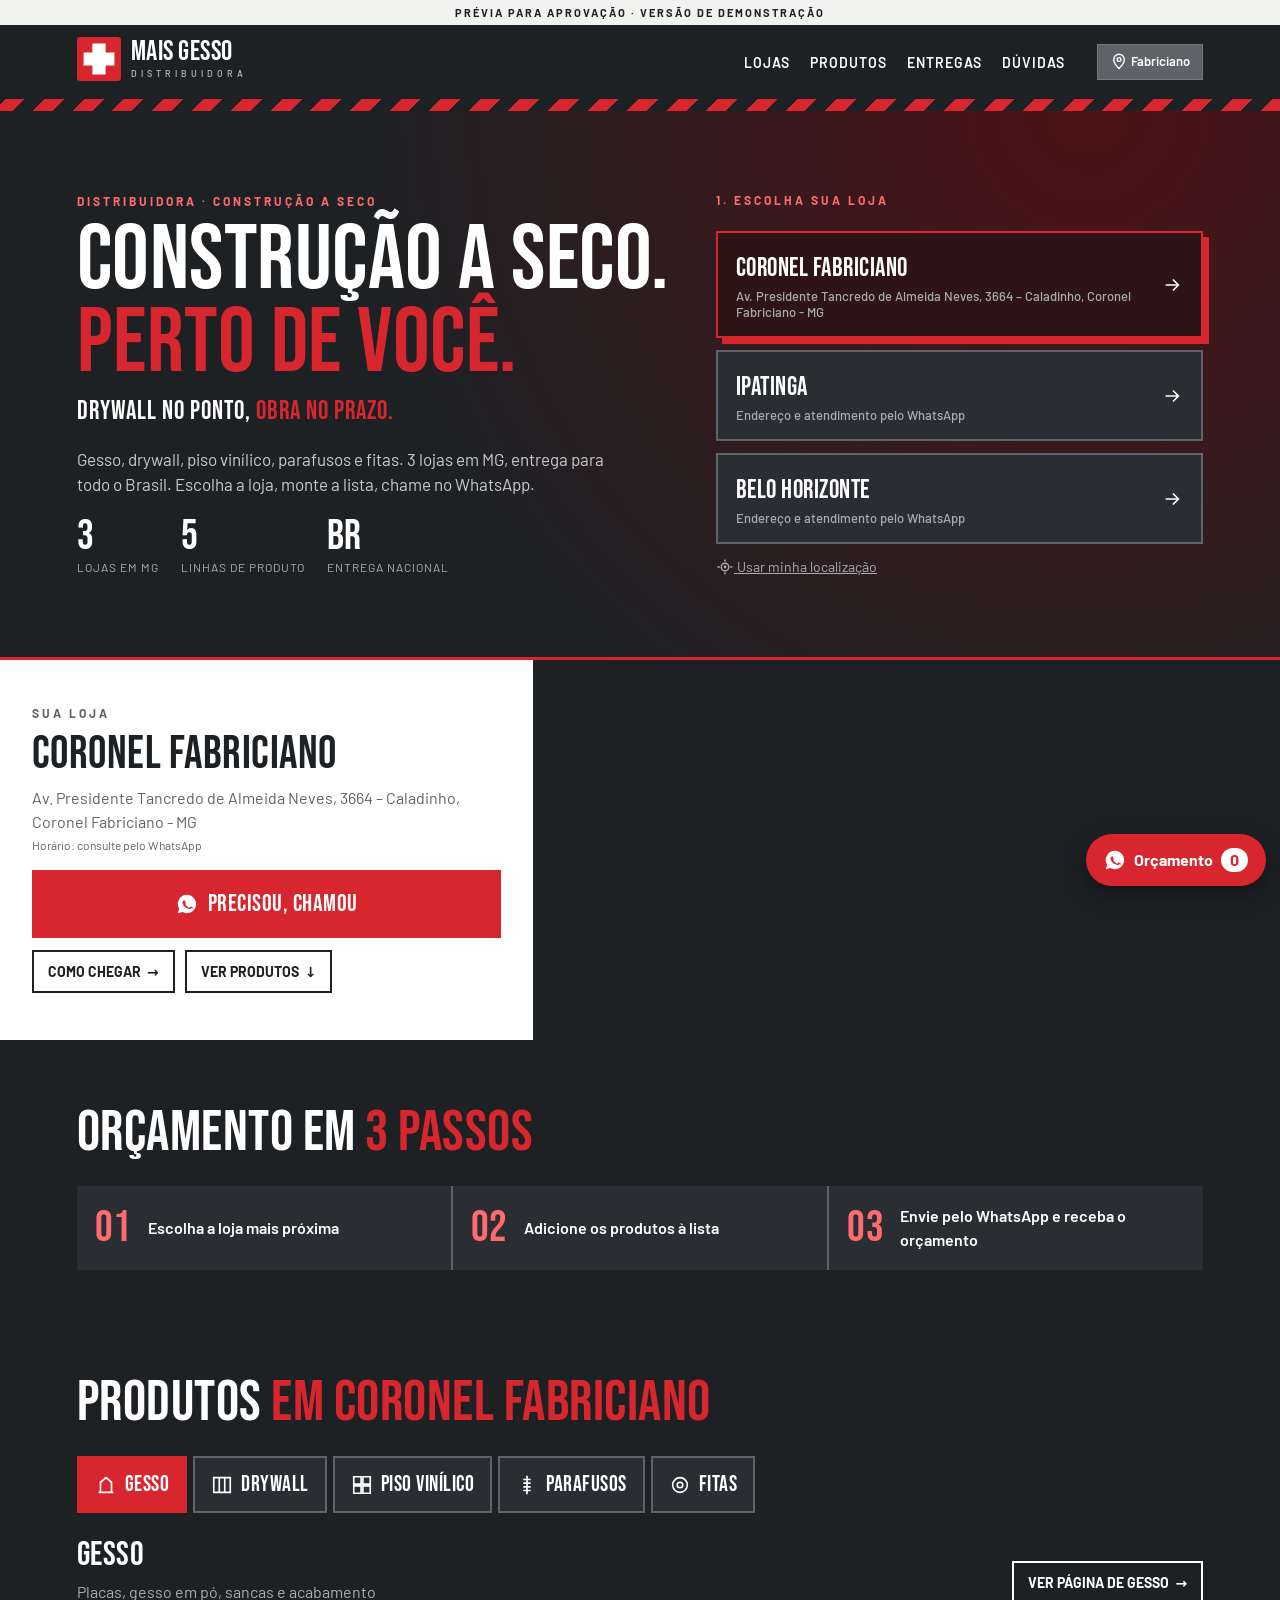
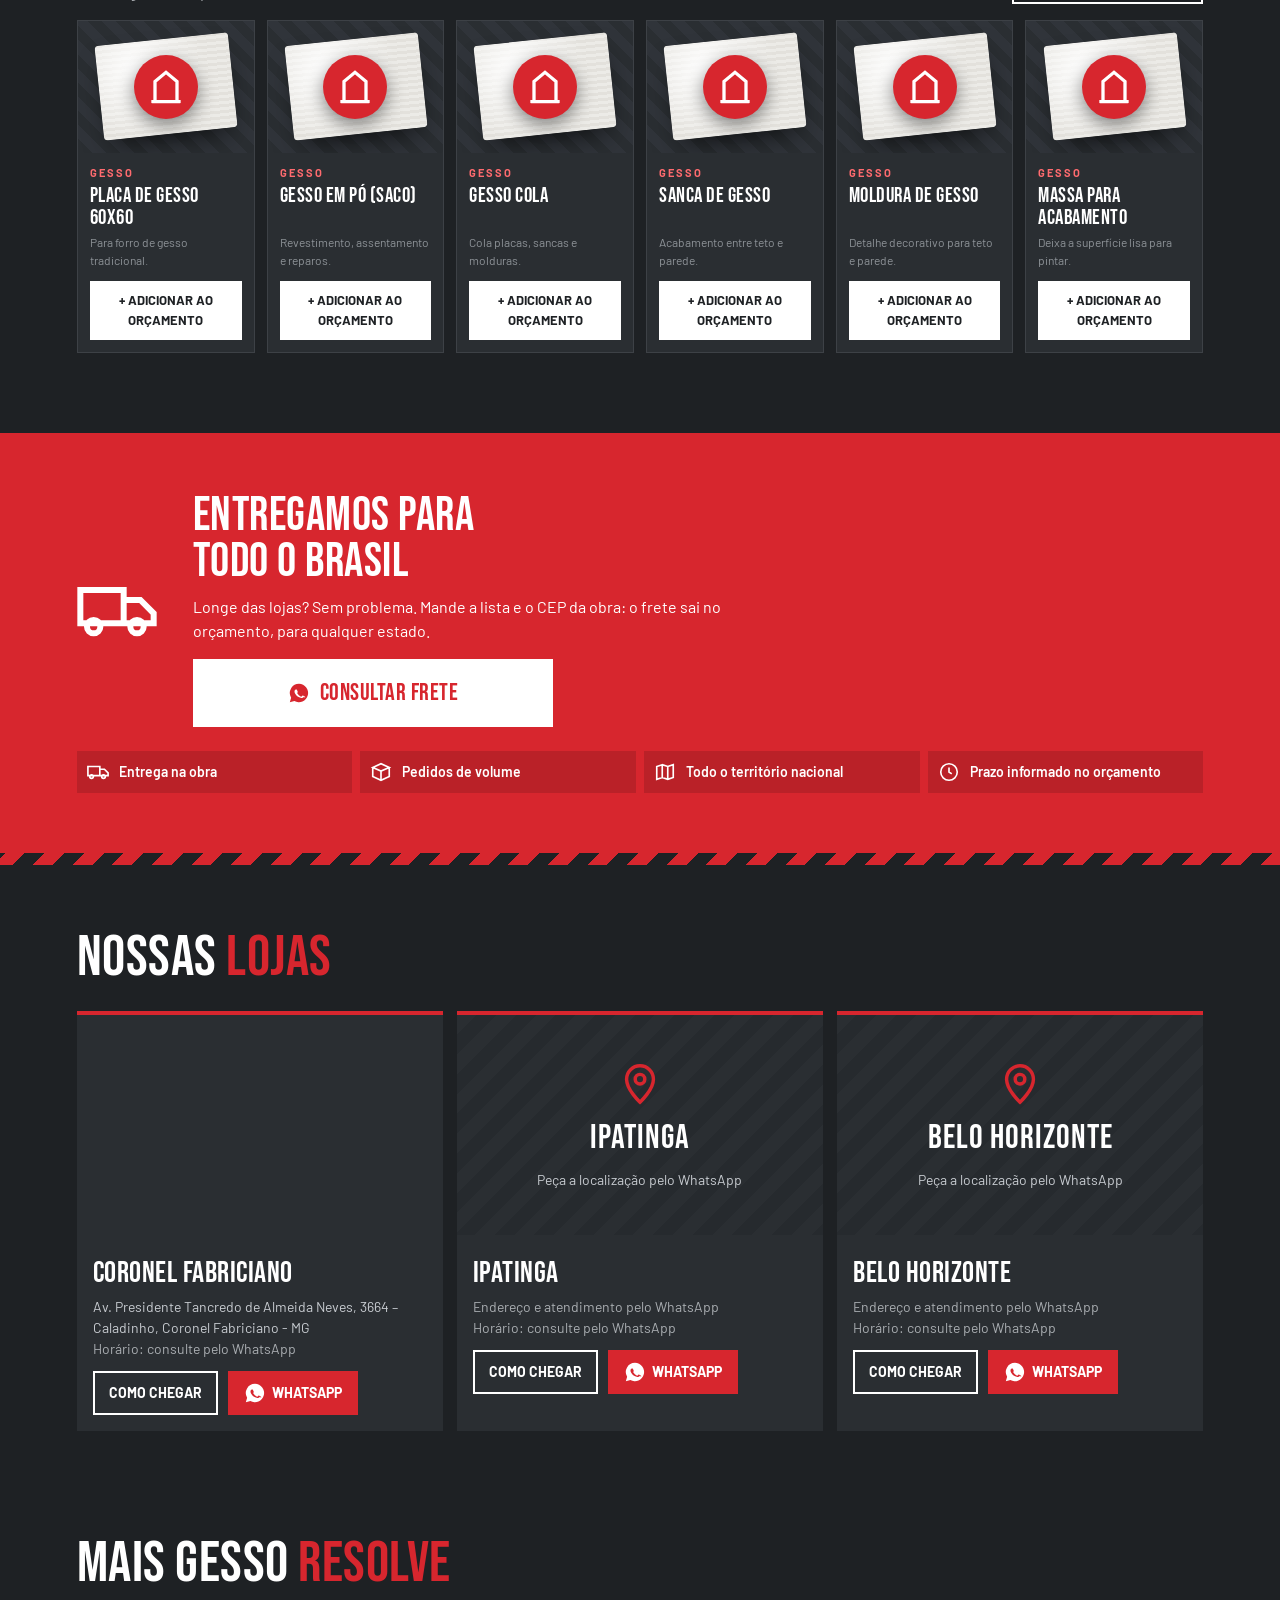
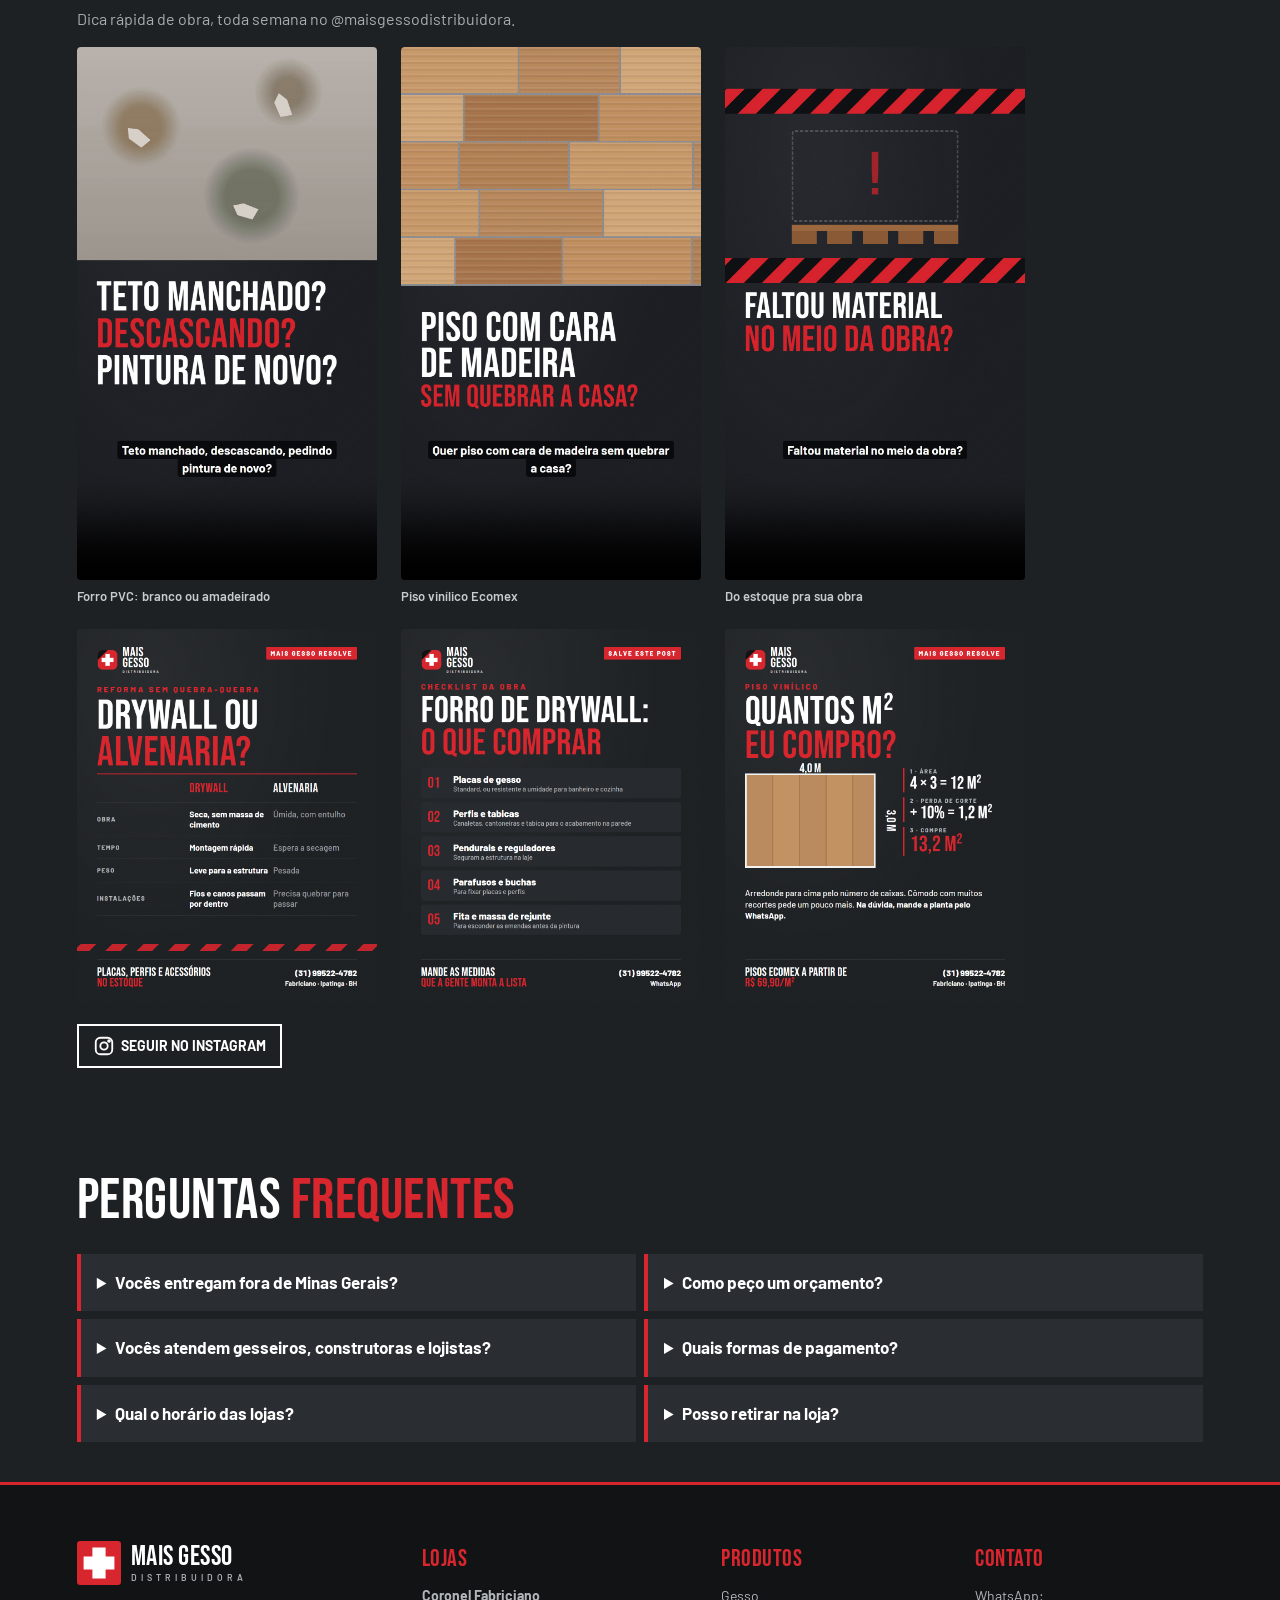
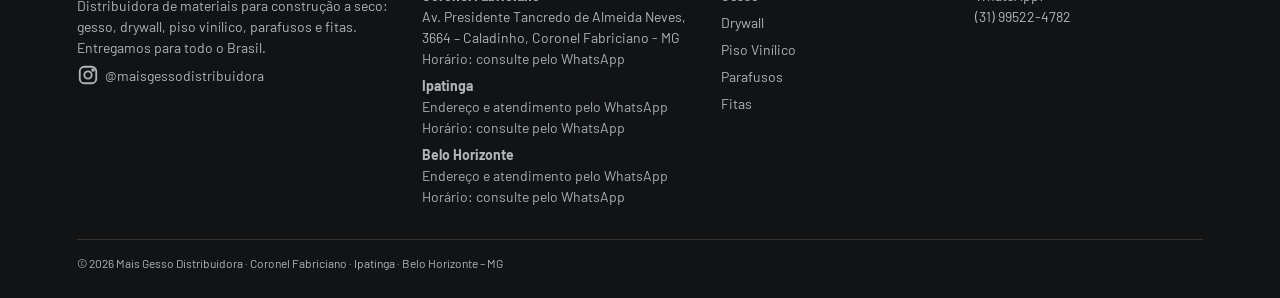
==== index.html @ bfe638b7 "Mais Gesso — prévia v2 do site para apresentação ao cliente Versão revisada da Proposta 3: sem marca" ====
<!doctype html><html lang="pt-BR"><head><meta charset="utf-8"><meta name="viewport" content="width=device-width,initial-scale=1">
<title>Mais Gesso Distribuidora | Gesso, Drywall e Piso Vinílico em Coronel Fabriciano, Ipatinga e BH</title><meta name="description" content="Gesso, drywall, piso vinílico, parafusos e fitas. Lojas em Coronel Fabriciano, Ipatinga e Belo Horizonte (MG). Orçamento rápido pelo WhatsApp e entrega para todo o Brasil."><meta name="robots" content="noindex,follow"><meta name="theme-color" content="#1E2124"><meta name="format-detection" content="telephone=no">
<meta property="og:type" content="website"><meta property="og:locale" content="pt_BR"><meta property="og:site_name" content="Mais Gesso Distribuidora"><meta property="og:title" content="Mais Gesso Distribuidora | Gesso, Drywall e Piso Vinílico em Coronel Fabriciano, Ipatinga e BH"><meta property="og:description" content="Gesso, drywall, piso vinílico, parafusos e fitas. Lojas em Coronel Fabriciano, Ipatinga e Belo Horizonte (MG). Orçamento rápido pelo WhatsApp e entrega para todo o Brasil."><meta property="og:image" content="assets/og-image.png"><meta property="og:image:width" content="1200"><meta property="og:image:height" content="630"><meta property="og:image:alt" content="Mais Gesso Distribuidora: drywall no ponto, obra no prazo.">
<meta name="twitter:card" content="summary_large_image"><meta name="twitter:title" content="Mais Gesso Distribuidora | Gesso, Drywall e Piso Vinílico em Coronel Fabriciano, Ipatinga e BH"><meta name="twitter:description" content="Gesso, drywall, piso vinílico, parafusos e fitas. Lojas em Coronel Fabriciano, Ipatinga e Belo Horizonte (MG). Orçamento rápido pelo WhatsApp e entrega para todo o Brasil."><meta name="geo.region" content="BR-MG"><meta name="geo.placename" content="Coronel Fabriciano; Ipatinga; Belo Horizonte">
<link rel="icon" href="assets/favicon.svg" type="image/svg+xml"><link rel="apple-touch-icon" href="assets/apple-touch-icon.png"><link rel="preconnect" href="https://fonts.googleapis.com"><link rel="preconnect" href="https://fonts.gstatic.com" crossorigin>
<link href="https://fonts.googleapis.com/css2?family=Barlow:wght@400;500;600;700&family=Bebas+Neue&display=swap" rel="stylesheet"><link rel="stylesheet" href="assets/style.css">
<script type="application/ld+json">{"@context": "https://schema.org", "@graph": [{"@type": "Organization", "@id": "#org", "name": "Mais Gesso Distribuidora", "slogan": "Drywall no ponto, obra no prazo.", "sameAs": ["https://www.instagram.com/maisgessodistribuidora"], "contactPoint": {"@type": "ContactPoint", "telephone": "+5531995224782", "contactType": "sales", "areaServed": "BR", "availableLanguage": "pt-BR"}}, {"@type": "HardwareStore", "@id": "#fabriciano", "name": "Mais Gesso Distribuidora – Coronel Fabriciano", "parentOrganization": {"@id": "#org"}, "areaServed": [{"@type": "City", "name": "Coronel Fabriciano"}, {"@type": "Country", "name": "Brasil"}], "hasMap": "https://www.google.com/maps/search/?api=1&query=Mais%20Gesso%20Distribuidora%20Av.%20Presidente%20Tancredo%20de%20Almeida%20Neves%2C%203664%20%E2%80%93%20Caladinho%2C%20Coronel%20Fabriciano%20-%20MG", "address": {"@type": "PostalAddress", "addressLocality": "Coronel Fabriciano", "addressRegion": "MG", "addressCountry": "BR", "streetAddress": "Av. Presidente Tancredo de Almeida Neves, 3664 – Caladinho"}, "telephone": "+5531995224782"}, {"@type": "HardwareStore", "@id": "#ipatinga", "name": "Mais Gesso Distribuidora – Ipatinga", "parentOrganization": {"@id": "#org"}, "areaServed": [{"@type": "City", "name": "Ipatinga"}, {"@type": "Country", "name": "Brasil"}], "hasMap": "https://www.google.com/maps/search/?api=1&query=Mais%20Gesso%20Distribuidora%20Ipatinga%20MG", "address": {"@type": "PostalAddress", "addressLocality": "Ipatinga", "addressRegion": "MG", "addressCountry": "BR"}}, {"@type": "HardwareStore", "@id": "#bh", "name": "Mais Gesso Distribuidora – Belo Horizonte", "parentOrganization": {"@id": "#org"}, "areaServed": [{"@type": "City", "name": "Belo Horizonte"}, {"@type": "Country", "name": "Brasil"}], "hasMap": "https://www.google.com/maps/search/?api=1&query=Mais%20Gesso%20Distribuidora%20Belo%20Horizonte%20MG", "address": {"@type": "PostalAddress", "addressLocality": "Belo Horizonte", "addressRegion": "MG", "addressCountry": "BR"}}, {"@type": "FAQPage", "mainEntity": [{"@type": "Question", "name": "Vocês entregam fora de Minas Gerais?", "acceptedAnswer": {"@type": "Answer", "text": "Sim. Entregamos para todo o Brasil. Envie sua lista pelo WhatsApp com o CEP da obra e calculamos o frete."}}, {"@type": "Question", "name": "Como peço um orçamento?", "acceptedAnswer": {"@type": "Answer", "text": "Escolha sua loja, adicione os produtos à lista de orçamento e toque em “Enviar pelo WhatsApp”. A mensagem já vai pronta para a loja escolhida."}}]}]}</script></head><body><a class="skip" href="#main">Pular para o conteúdo</a><div class="previa">Prévia para aprovação · versão de demonstração</div><header class="top"><a href="index.html" aria-label="Mais Gesso – início"><span class="logo-ph"><svg class="lm" viewBox="0 0 80 80" aria-hidden="true" focusable="false"><rect width="80" height="80" rx="6" fill="#D7262E"/><path d="M28 12h24v16h16v24H52v16H28V52H12V28h16z" fill="#fff"/></svg><span><b>MAIS GESSO</b><small>DISTRIBUIDORA</small></span></span></a>
<nav id="nav" aria-label="Principal"><a href="index.html#lojas">Lojas</a><a href="index.html#produtos">Produtos</a><a href="index.html#entrega">Entregas</a><a href="index.html#faq">Dúvidas</a></nav>
<button type="button" class="storechip" data-open-picker aria-haspopup="dialog"><svg width="18" height="18" viewBox="0 0 24 24" fill="none" stroke="currentColor" stroke-width="1.8" aria-hidden="true" focusable="false"><path d="M12 22s7-6.5 7-12a7 7 0 10-14 0c0 5.5 7 12 7 12zM12 12.5a2.5 2.5 0 100-5 2.5 2.5 0 000 5"/></svg> <span class="sr-only">Loja: </span><span data-store-short>Escolha a loja</span></button><button type="button" class="burger" aria-label="Abrir menu" aria-expanded="false" aria-controls="nav" data-menu><span aria-hidden="true">☰</span></button></header><div class="hz" aria-hidden="true"></div><main id="main">
<section class="hero"><div><p class="kick">Distribuidora · Construção a seco</p><h1>Construção a seco.<br><em>Perto de você.</em></h1><p class="slogan">Drywall no ponto, <em>obra no prazo.</em></p><p class="lead">Gesso, drywall, piso vinílico, parafusos e fitas. 3 lojas em MG, entrega para todo o Brasil. Escolha a loja, monte a lista, chame no WhatsApp.</p>
<div class="stats"><div><b>3</b>lojas em MG</div><div><b>5</b>linhas de produto</div><div><b>BR</b>entrega nacional</div></div></div>
<div class="opts" id="lojas-pick" role="group" aria-labelledby="pick-t"><p class="kick" id="pick-t">1. Escolha sua loja</p><button type="button" class="opt" data-pick="fabriciano" aria-pressed="false"><span>Coronel Fabriciano<small>Av. Presidente Tancredo de Almeida Neves, 3664 – Caladinho, Coronel Fabriciano - MG</small></span><svg width="22" height="22" viewBox="0 0 24 24" fill="none" stroke="currentColor" stroke-width="1.8" aria-hidden="true" focusable="false"><path d="M5 12h14M13 6l6 6-6 6"/></svg></button><button type="button" class="opt" data-pick="ipatinga" aria-pressed="false"><span>Ipatinga<small><span class="soon">Endereço e atendimento pelo WhatsApp</span></small></span><svg width="22" height="22" viewBox="0 0 24 24" fill="none" stroke="currentColor" stroke-width="1.8" aria-hidden="true" focusable="false"><path d="M5 12h14M13 6l6 6-6 6"/></svg></button><button type="button" class="opt" data-pick="bh" aria-pressed="false"><span>Belo Horizonte<small><span class="soon">Endereço e atendimento pelo WhatsApp</span></small></span><svg width="22" height="22" viewBox="0 0 24 24" fill="none" stroke="currentColor" stroke-width="1.8" aria-hidden="true" focusable="false"><path d="M5 12h14M13 6l6 6-6 6"/></svg></button><button type="button" class="lnk geo" id="geo"><svg width="18" height="18" viewBox="0 0 24 24" fill="none" stroke="currentColor" stroke-width="1.8" aria-hidden="true" focusable="false"><path d="M12 2v3M12 19v3M2 12h3M19 12h3M12 17a5 5 0 100-10 5 5 0 000 10M12 13a1 1 0 100-2 1 1 0 000 2"/></svg> Usar minha localização</button></div></section>
<section class="panel" id="sua-loja" aria-labelledby="sua-loja-t"><div class="info"><p class="kick dark">Sua loja</p><h2 id="sua-loja-t" data-store-name>Coronel Fabriciano</h2><p id="saddr">Av. Presidente Tancredo de Almeida Neves, 3664 – Caladinho, Coronel Fabriciano - MG</p><p class="tiny" id="shours"><span class="soon">Horário: consulte pelo WhatsApp</span></p>
<a class="big" id="swa" href="https://wa.me/5531995224782?text=Ol%C3%A1%2C%20Mais%20Gesso%21%20Gostaria%20de%20um%20or%C3%A7amento%20na%20loja%20de%20Coronel%20Fabriciano." rel="noopener"><svg width="22" height="22" viewBox="0 0 24 24" fill="currentColor" aria-hidden="true" focusable="false"><path d="M12 2a10 10 0 00-8.6 15.1L2 22l5-1.3A10 10 0 1012 2zm5.3 14.2c-.2.6-1.3 1.2-1.8 1.2s-1 .3-3.4-.7-3.9-3.5-4-3.7-1-1.3-1-2.5.6-1.8.9-2 .5-.3.7-.3h.5c.2 0 .4 0 .6.5l.8 2c.1.2.1.4 0 .5l-.4.6c-.1.2-.3.3-.1.6.2.3.8 1.3 1.7 2.1 1.2 1 2.1 1.3 2.4 1.5.3.1.5.1.6-.1l.9-1c.2-.3.4-.2.6-.1l1.9.9c.3.1.5.2.5.3.1.2.1.7-.1 1.2z"/></svg> Precisou, chamou</a><div class="row"><a class="ghost" id="slnk" href="https://www.google.com/maps/search/?api=1&query=Mais%20Gesso%20Distribuidora%20Av.%20Presidente%20Tancredo%20de%20Almeida%20Neves%2C%203664%20%E2%80%93%20Caladinho%2C%20Coronel%20Fabriciano%20-%20MG" rel="noopener">Como chegar <span aria-hidden="true">→</span></a><a class="ghost" href="#produtos">Ver produtos <span aria-hidden="true">↓</span></a></div><p class="warn" id="swarn" hidden><span aria-hidden="true">⚠</span> </p></div>
<div class="map"><div class="nomap" id="snomap" hidden><svg width="46" height="46" viewBox="0 0 24 24" fill="none" stroke="currentColor" stroke-width="1.8" aria-hidden="true" focusable="false"><path d="M12 22s7-6.5 7-12a7 7 0 10-14 0c0 5.5 7 12 7 12zM12 12.5a2.5 2.5 0 100-5 2.5 2.5 0 000 5"/></svg><b data-store-name></b><span>Peça a localização pelo WhatsApp</span></div><iframe id="smap" title="Mapa da loja selecionada" loading="lazy" referrerpolicy="no-referrer-when-downgrade" src="https://maps.google.com/maps?q=Av.%20Presidente%20Tancredo%20de%20Almeida%20Neves%2C%203664%20%E2%80%93%20Caladinho%2C%20Coronel%20Fabriciano%20-%20MG&z=15&output=embed"></iframe></div></section>
<section class="how" aria-labelledby="how-t"><h2 class="s" id="how-t">Orçamento em <span>3 passos</span></h2><ol class="steps"><li><b>01</b>Escolha a loja mais próxima</li><li><b>02</b>Adicione os produtos à lista</li><li><b>03</b>Envie pelo WhatsApp e receba o orçamento</li></ol></section>
<section id="produtos" aria-labelledby="produtos-t"><h2 class="s" id="produtos-t">Produtos <span data-store-in></span></h2><div class="tabs" role="tablist" aria-label="Linhas de produto"><button type="button" class="tab on" role="tab" id="tab-gesso" aria-controls="painel-gesso" aria-selected="true" tabindex="0" data-tab="gesso"><svg width="22" height="22" viewBox="0 0 24 24" fill="none" stroke="currentColor" stroke-width="1.8" aria-hidden="true" focusable="false"><path d="M4 20h16M6 20V9l6-5 6 5v11"/></svg>Gesso</button><button type="button" class="tab" role="tab" id="tab-drywall" aria-controls="painel-drywall" aria-selected="false" tabindex="-1" data-tab="drywall"><svg width="22" height="22" viewBox="0 0 24 24" fill="none" stroke="currentColor" stroke-width="1.8" aria-hidden="true" focusable="false"><path d="M3 4h18v16H3zM9 4v16M15 4v16"/></svg>Drywall</button><button type="button" class="tab" role="tab" id="tab-piso-vinilico" aria-controls="painel-piso-vinilico" aria-selected="false" tabindex="-1" data-tab="piso-vinilico"><svg width="22" height="22" viewBox="0 0 24 24" fill="none" stroke="currentColor" stroke-width="1.8" aria-hidden="true" focusable="false"><path d="M3 3h8v8H3zM13 13h8v8h-8zM13 3h8v8h-8zM3 13h8v8H3z"/></svg>Piso Vinílico</button><button type="button" class="tab" role="tab" id="tab-parafusos" aria-controls="painel-parafusos" aria-selected="false" tabindex="-1" data-tab="parafusos"><svg width="22" height="22" viewBox="0 0 24 24" fill="none" stroke="currentColor" stroke-width="1.8" aria-hidden="true" focusable="false"><path d="M12 2v20M8 6h8M8 10h8M8 14h8M8 18h8"/></svg>Parafusos</button><button type="button" class="tab" role="tab" id="tab-fitas" aria-controls="painel-fitas" aria-selected="false" tabindex="-1" data-tab="fitas"><svg width="22" height="22" viewBox="0 0 24 24" fill="none" stroke="currentColor" stroke-width="1.8" aria-hidden="true" focusable="false"><path d="M4 12a8 8 0 1016 0 8 8 0 10-16 0M9 12a3 3 0 106 0 3 3 0 10-6 0"/></svg>Fitas</button></div>
<div class="tabp" role="tabpanel" id="painel-gesso" aria-labelledby="tab-gesso" data-panel="gesso"><div class="ch"><div><h3 class="ct">Gesso</h3><p>Placas, gesso em pó, sancas e acabamento</p></div><a class="ghost dk" href="produtos/gesso.html">Ver página de Gesso <span aria-hidden="true">→</span></a></div><div class="grid"><article class="pc"><div class="ph ph-gesso"><span class="sw" aria-hidden="true"></span><svg width="44" height="44" viewBox="0 0 24 24" fill="none" stroke="currentColor" stroke-width="1.8" aria-hidden="true" focusable="false"><path d="M4 20h16M6 20V9l6-5 6 5v11"/></svg></div><div class="pb"><span class="tag">Gesso</span><h4>Placa de gesso 60x60</h4><p class="tiny">Para forro de gesso tradicional.</p><button type="button" class="add" data-item="Placa de gesso 60x60" aria-pressed="false">+ Adicionar ao orçamento</button></div></article><article class="pc"><div class="ph ph-gesso"><span class="sw" aria-hidden="true"></span><svg width="44" height="44" viewBox="0 0 24 24" fill="none" stroke="currentColor" stroke-width="1.8" aria-hidden="true" focusable="false"><path d="M4 20h16M6 20V9l6-5 6 5v11"/></svg></div><div class="pb"><span class="tag">Gesso</span><h4>Gesso em pó (saco)</h4><p class="tiny">Revestimento, assentamento e reparos.</p><button type="button" class="add" data-item="Gesso em pó (saco)" aria-pressed="false">+ Adicionar ao orçamento</button></div></article><article class="pc"><div class="ph ph-gesso"><span class="sw" aria-hidden="true"></span><svg width="44" height="44" viewBox="0 0 24 24" fill="none" stroke="currentColor" stroke-width="1.8" aria-hidden="true" focusable="false"><path d="M4 20h16M6 20V9l6-5 6 5v11"/></svg></div><div class="pb"><span class="tag">Gesso</span><h4>Gesso cola</h4><p class="tiny">Cola placas, sancas e molduras.</p><button type="button" class="add" data-item="Gesso cola" aria-pressed="false">+ Adicionar ao orçamento</button></div></article><article class="pc"><div class="ph ph-gesso"><span class="sw" aria-hidden="true"></span><svg width="44" height="44" viewBox="0 0 24 24" fill="none" stroke="currentColor" stroke-width="1.8" aria-hidden="true" focusable="false"><path d="M4 20h16M6 20V9l6-5 6 5v11"/></svg></div><div class="pb"><span class="tag">Gesso</span><h4>Sanca de gesso</h4><p class="tiny">Acabamento entre teto e parede.</p><button type="button" class="add" data-item="Sanca de gesso" aria-pressed="false">+ Adicionar ao orçamento</button></div></article><article class="pc"><div class="ph ph-gesso"><span class="sw" aria-hidden="true"></span><svg width="44" height="44" viewBox="0 0 24 24" fill="none" stroke="currentColor" stroke-width="1.8" aria-hidden="true" focusable="false"><path d="M4 20h16M6 20V9l6-5 6 5v11"/></svg></div><div class="pb"><span class="tag">Gesso</span><h4>Moldura de gesso</h4><p class="tiny">Detalhe decorativo para teto e parede.</p><button type="button" class="add" data-item="Moldura de gesso" aria-pressed="false">+ Adicionar ao orçamento</button></div></article><article class="pc"><div class="ph ph-gesso"><span class="sw" aria-hidden="true"></span><svg width="44" height="44" viewBox="0 0 24 24" fill="none" stroke="currentColor" stroke-width="1.8" aria-hidden="true" focusable="false"><path d="M4 20h16M6 20V9l6-5 6 5v11"/></svg></div><div class="pb"><span class="tag">Gesso</span><h4>Massa para acabamento</h4><p class="tiny">Deixa a superfície lisa para pintar.</p><button type="button" class="add" data-item="Massa para acabamento" aria-pressed="false">+ Adicionar ao orçamento</button></div></article></div></div><div class="tabp" role="tabpanel" id="painel-drywall" aria-labelledby="tab-drywall" data-panel="drywall" hidden><div class="ch"><div><h3 class="ct">Drywall</h3><p>Chapas ST, RU, RF, perfis e massas</p></div><a class="ghost dk" href="produtos/drywall.html">Ver página de Drywall <span aria-hidden="true">→</span></a></div><div class="grid"><article class="pc"><div class="ph ph-drywall"><span class="sw" aria-hidden="true"></span><svg width="44" height="44" viewBox="0 0 24 24" fill="none" stroke="currentColor" stroke-width="1.8" aria-hidden="true" focusable="false"><path d="M3 4h18v16H3zM9 4v16M15 4v16"/></svg></div><div class="pb"><span class="tag">Drywall</span><h4>Chapa drywall ST</h4><p class="tiny">Uso geral em áreas secas.</p><button type="button" class="add" data-item="Chapa drywall ST" aria-pressed="false">+ Adicionar ao orçamento</button></div></article><article class="pc"><div class="ph ph-drywall" style="--t:#7fa98a"><span class="sw" aria-hidden="true"></span><svg width="44" height="44" viewBox="0 0 24 24" fill="none" stroke="currentColor" stroke-width="1.8" aria-hidden="true" focusable="false"><path d="M3 4h18v16H3zM9 4v16M15 4v16"/></svg></div><div class="pb"><span class="tag">Drywall</span><h4>Chapa drywall RU (verde)</h4><p class="tiny">Resiste à umidade: banheiro e cozinha.</p><button type="button" class="add" data-item="Chapa drywall RU (verde)" aria-pressed="false">+ Adicionar ao orçamento</button></div></article><article class="pc"><div class="ph ph-drywall" style="--t:#d9a3ad"><span class="sw" aria-hidden="true"></span><svg width="44" height="44" viewBox="0 0 24 24" fill="none" stroke="currentColor" stroke-width="1.8" aria-hidden="true" focusable="false"><path d="M3 4h18v16H3zM9 4v16M15 4v16"/></svg></div><div class="pb"><span class="tag">Drywall</span><h4>Chapa drywall RF (rosa)</h4><p class="tiny">Resiste ao fogo: áreas técnicas.</p><button type="button" class="add" data-item="Chapa drywall RF (rosa)" aria-pressed="false">+ Adicionar ao orçamento</button></div></article><article class="pc"><div class="ph ph-drywall"><span class="sw" aria-hidden="true"></span><svg width="44" height="44" viewBox="0 0 24 24" fill="none" stroke="currentColor" stroke-width="1.8" aria-hidden="true" focusable="false"><path d="M3 4h18v16H3zM9 4v16M15 4v16"/></svg></div><div class="pb"><span class="tag">Drywall</span><h4>Perfil montante</h4><p class="tiny">Estrutura vertical da parede.</p><button type="button" class="add" data-item="Perfil montante" aria-pressed="false">+ Adicionar ao orçamento</button></div></article><article class="pc"><div class="ph ph-drywall"><span class="sw" aria-hidden="true"></span><svg width="44" height="44" viewBox="0 0 24 24" fill="none" stroke="currentColor" stroke-width="1.8" aria-hidden="true" focusable="false"><path d="M3 4h18v16H3zM9 4v16M15 4v16"/></svg></div><div class="pb"><span class="tag">Drywall</span><h4>Perfil guia</h4><p class="tiny">Fixa a estrutura no piso e no teto.</p><button type="button" class="add" data-item="Perfil guia" aria-pressed="false">+ Adicionar ao orçamento</button></div></article><article class="pc"><div class="ph ph-drywall"><span class="sw" aria-hidden="true"></span><svg width="44" height="44" viewBox="0 0 24 24" fill="none" stroke="currentColor" stroke-width="1.8" aria-hidden="true" focusable="false"><path d="M3 4h18v16H3zM9 4v16M15 4v16"/></svg></div><div class="pb"><span class="tag">Drywall</span><h4>Massa para drywall</h4><p class="tiny">Tratamento das juntas entre chapas.</p><button type="button" class="add" data-item="Massa para drywall" aria-pressed="false">+ Adicionar ao orçamento</button></div></article></div></div><div class="tabp" role="tabpanel" id="painel-piso-vinilico" aria-labelledby="tab-piso-vinilico" data-panel="piso-vinilico" hidden><div class="ch"><div><h3 class="ct">Piso Vinílico</h3><p>Réguas, mantas, rodapés e acessórios</p></div><a class="ghost dk" href="produtos/piso-vinilico.html">Ver página de Piso Vinílico <span aria-hidden="true">→</span></a></div><div class="grid"><article class="pc"><div class="ph ph-piso-vinilico"><span class="sw" aria-hidden="true"></span><svg width="44" height="44" viewBox="0 0 24 24" fill="none" stroke="currentColor" stroke-width="1.8" aria-hidden="true" focusable="false"><path d="M3 3h8v8H3zM13 13h8v8h-8zM13 3h8v8h-8zM3 13h8v8H3z"/></svg></div><div class="pb"><span class="tag">Piso Vinílico</span><h4>Piso vinílico em régua</h4><p class="tiny">Réguas com aparência de madeira.</p><button type="button" class="add" data-item="Piso vinílico em régua" aria-pressed="false">+ Adicionar ao orçamento</button></div></article><article class="pc"><div class="ph ph-piso-vinilico" style="--t:#a7774c"><span class="sw" aria-hidden="true"></span><svg width="44" height="44" viewBox="0 0 24 24" fill="none" stroke="currentColor" stroke-width="1.8" aria-hidden="true" focusable="false"><path d="M3 3h8v8H3zM13 13h8v8h-8zM13 3h8v8h-8zM3 13h8v8H3z"/></svg></div><div class="pb"><span class="tag">Piso Vinílico</span><h4>Piso vinílico clicado</h4><p class="tiny">Encaixe sem cola, instala mais rápido.</p><button type="button" class="add" data-item="Piso vinílico clicado" aria-pressed="false">+ Adicionar ao orçamento</button></div></article><article class="pc"><div class="ph ph-piso-vinilico" style="--t:#8f6b4c"><span class="sw" aria-hidden="true"></span><svg width="44" height="44" viewBox="0 0 24 24" fill="none" stroke="currentColor" stroke-width="1.8" aria-hidden="true" focusable="false"><path d="M3 3h8v8H3zM13 13h8v8h-8zM13 3h8v8h-8zM3 13h8v8H3z"/></svg></div><div class="pb"><span class="tag">Piso Vinílico</span><h4>Manta vinílica</h4><p class="tiny">Rolo contínuo para áreas amplas.</p><button type="button" class="add" data-item="Manta vinílica" aria-pressed="false">+ Adicionar ao orçamento</button></div></article><article class="pc"><div class="ph ph-piso-vinilico" style="--t:#e9e6e1"><span class="sw" aria-hidden="true"></span><svg width="44" height="44" viewBox="0 0 24 24" fill="none" stroke="currentColor" stroke-width="1.8" aria-hidden="true" focusable="false"><path d="M3 3h8v8H3zM13 13h8v8h-8zM13 3h8v8h-8zM3 13h8v8H3z"/></svg></div><div class="pb"><span class="tag">Piso Vinílico</span><h4>Rodapé</h4><p class="tiny">Acabamento entre piso e parede.</p><button type="button" class="add" data-item="Rodapé" aria-pressed="false">+ Adicionar ao orçamento</button></div></article><article class="pc"><div class="ph ph-piso-vinilico"><span class="sw" aria-hidden="true"></span><svg width="44" height="44" viewBox="0 0 24 24" fill="none" stroke="currentColor" stroke-width="1.8" aria-hidden="true" focusable="false"><path d="M3 3h8v8H3zM13 13h8v8h-8zM13 3h8v8h-8zM3 13h8v8H3z"/></svg></div><div class="pb"><span class="tag">Piso Vinílico</span><h4>Cola para piso vinílico</h4><p class="tiny">Fixa réguas e mantas coladas.</p><button type="button" class="add" data-item="Cola para piso vinílico" aria-pressed="false">+ Adicionar ao orçamento</button></div></article><article class="pc"><div class="ph ph-piso-vinilico"><span class="sw" aria-hidden="true"></span><svg width="44" height="44" viewBox="0 0 24 24" fill="none" stroke="currentColor" stroke-width="1.8" aria-hidden="true" focusable="false"><path d="M3 3h8v8H3zM13 13h8v8h-8zM13 3h8v8h-8zM3 13h8v8H3z"/></svg></div><div class="pb"><span class="tag">Piso Vinílico</span><h4>Perfil de acabamento</h4><p class="tiny">Transição entre ambientes.</p><button type="button" class="add" data-item="Perfil de acabamento" aria-pressed="false">+ Adicionar ao orçamento</button></div></article></div></div><div class="tabp" role="tabpanel" id="painel-parafusos" aria-labelledby="tab-parafusos" data-panel="parafusos" hidden><div class="ch"><div><h3 class="ct">Parafusos</h3><p>Fixação para drywall, steel frame e forro</p></div><a class="ghost dk" href="produtos/parafusos.html">Ver página de Parafusos <span aria-hidden="true">→</span></a></div><div class="grid"><article class="pc"><div class="ph ph-parafusos"><span class="sw" aria-hidden="true"></span><svg width="44" height="44" viewBox="0 0 24 24" fill="none" stroke="currentColor" stroke-width="1.8" aria-hidden="true" focusable="false"><path d="M12 2v20M8 6h8M8 10h8M8 14h8M8 18h8"/></svg></div><div class="pb"><span class="tag">Parafusos</span><h4>Parafuso GN25 (drywall)</h4><p class="tiny">Fixa as chapas nos perfis.</p><button type="button" class="add" data-item="Parafuso GN25 (drywall)" aria-pressed="false">+ Adicionar ao orçamento</button></div></article><article class="pc"><div class="ph ph-parafusos"><span class="sw" aria-hidden="true"></span><svg width="44" height="44" viewBox="0 0 24 24" fill="none" stroke="currentColor" stroke-width="1.8" aria-hidden="true" focusable="false"><path d="M12 2v20M8 6h8M8 10h8M8 14h8M8 18h8"/></svg></div><div class="pb"><span class="tag">Parafusos</span><h4>Parafuso metal-metal</h4><p class="tiny">Une os perfis da estrutura.</p><button type="button" class="add" data-item="Parafuso metal-metal" aria-pressed="false">+ Adicionar ao orçamento</button></div></article><article class="pc"><div class="ph ph-parafusos"><span class="sw" aria-hidden="true"></span><svg width="44" height="44" viewBox="0 0 24 24" fill="none" stroke="currentColor" stroke-width="1.8" aria-hidden="true" focusable="false"><path d="M12 2v20M8 6h8M8 10h8M8 14h8M8 18h8"/></svg></div><div class="pb"><span class="tag">Parafusos</span><h4>Parafuso ponta broca</h4><p class="tiny">Para perfis de chapa mais grossa.</p><button type="button" class="add" data-item="Parafuso ponta broca" aria-pressed="false">+ Adicionar ao orçamento</button></div></article><article class="pc"><div class="ph ph-parafusos"><span class="sw" aria-hidden="true"></span><svg width="44" height="44" viewBox="0 0 24 24" fill="none" stroke="currentColor" stroke-width="1.8" aria-hidden="true" focusable="false"><path d="M12 2v20M8 6h8M8 10h8M8 14h8M8 18h8"/></svg></div><div class="pb"><span class="tag">Parafusos</span><h4>Bucha e parafuso</h4><p class="tiny">Fixação em alvenaria e concreto.</p><button type="button" class="add" data-item="Bucha e parafuso" aria-pressed="false">+ Adicionar ao orçamento</button></div></article><article class="pc"><div class="ph ph-parafusos"><span class="sw" aria-hidden="true"></span><svg width="44" height="44" viewBox="0 0 24 24" fill="none" stroke="currentColor" stroke-width="1.8" aria-hidden="true" focusable="false"><path d="M12 2v20M8 6h8M8 10h8M8 14h8M8 18h8"/></svg></div><div class="pb"><span class="tag">Parafusos</span><h4>Pino para fixação</h4><p class="tiny">Fixa guias em laje e piso.</p><button type="button" class="add" data-item="Pino para fixação" aria-pressed="false">+ Adicionar ao orçamento</button></div></article><article class="pc"><div class="ph ph-parafusos"><span class="sw" aria-hidden="true"></span><svg width="44" height="44" viewBox="0 0 24 24" fill="none" stroke="currentColor" stroke-width="1.8" aria-hidden="true" focusable="false"><path d="M12 2v20M8 6h8M8 10h8M8 14h8M8 18h8"/></svg></div><div class="pb"><span class="tag">Parafusos</span><h4>Arame galvanizado</h4><p class="tiny">Sustentação de forros.</p><button type="button" class="add" data-item="Arame galvanizado" aria-pressed="false">+ Adicionar ao orçamento</button></div></article></div></div><div class="tabp" role="tabpanel" id="painel-fitas" aria-labelledby="tab-fitas" data-panel="fitas" hidden><div class="ch"><div><h3 class="ct">Fitas</h3><p>Fitas telada, papel, reforço e isolamento</p></div><a class="ghost dk" href="produtos/fitas.html">Ver página de Fitas <span aria-hidden="true">→</span></a></div><div class="grid"><article class="pc"><div class="ph ph-fitas"><span class="sw" aria-hidden="true"></span><svg width="44" height="44" viewBox="0 0 24 24" fill="none" stroke="currentColor" stroke-width="1.8" aria-hidden="true" focusable="false"><path d="M4 12a8 8 0 1016 0 8 8 0 10-16 0M9 12a3 3 0 106 0 3 3 0 10-6 0"/></svg></div><div class="pb"><span class="tag">Fitas</span><h4>Fita telada</h4><p class="tiny">Reforça as juntas antes da massa.</p><button type="button" class="add" data-item="Fita telada" aria-pressed="false">+ Adicionar ao orçamento</button></div></article><article class="pc"><div class="ph ph-fitas"><span class="sw" aria-hidden="true"></span><svg width="44" height="44" viewBox="0 0 24 24" fill="none" stroke="currentColor" stroke-width="1.8" aria-hidden="true" focusable="false"><path d="M4 12a8 8 0 1016 0 8 8 0 10-16 0M9 12a3 3 0 106 0 3 3 0 10-6 0"/></svg></div><div class="pb"><span class="tag">Fitas</span><h4>Fita de papel microperfurada</h4><p class="tiny">Tratamento de juntas de drywall.</p><button type="button" class="add" data-item="Fita de papel microperfurada" aria-pressed="false">+ Adicionar ao orçamento</button></div></article><article class="pc"><div class="ph ph-fitas"><span class="sw" aria-hidden="true"></span><svg width="44" height="44" viewBox="0 0 24 24" fill="none" stroke="currentColor" stroke-width="1.8" aria-hidden="true" focusable="false"><path d="M4 12a8 8 0 1016 0 8 8 0 10-16 0M9 12a3 3 0 106 0 3 3 0 10-6 0"/></svg></div><div class="pb"><span class="tag">Fitas</span><h4>Fita de reforço metálica</h4><p class="tiny">Protege cantos e quinas.</p><button type="button" class="add" data-item="Fita de reforço metálica" aria-pressed="false">+ Adicionar ao orçamento</button></div></article><article class="pc"><div class="ph ph-fitas"><span class="sw" aria-hidden="true"></span><svg width="44" height="44" viewBox="0 0 24 24" fill="none" stroke="currentColor" stroke-width="1.8" aria-hidden="true" focusable="false"><path d="M4 12a8 8 0 1016 0 8 8 0 10-16 0M9 12a3 3 0 106 0 3 3 0 10-6 0"/></svg></div><div class="pb"><span class="tag">Fitas</span><h4>Fita banda acústica</h4><p class="tiny">Isola a estrutura e reduz ruído.</p><button type="button" class="add" data-item="Fita banda acústica" aria-pressed="false">+ Adicionar ao orçamento</button></div></article><article class="pc"><div class="ph ph-fitas"><span class="sw" aria-hidden="true"></span><svg width="44" height="44" viewBox="0 0 24 24" fill="none" stroke="currentColor" stroke-width="1.8" aria-hidden="true" focusable="false"><path d="M4 12a8 8 0 1016 0 8 8 0 10-16 0M9 12a3 3 0 106 0 3 3 0 10-6 0"/></svg></div><div class="pb"><span class="tag">Fitas</span><h4>Fita crepe</h4><p class="tiny">Proteção e marcação na obra.</p><button type="button" class="add" data-item="Fita crepe" aria-pressed="false">+ Adicionar ao orçamento</button></div></article><article class="pc"><div class="ph ph-fitas"><span class="sw" aria-hidden="true"></span><svg width="44" height="44" viewBox="0 0 24 24" fill="none" stroke="currentColor" stroke-width="1.8" aria-hidden="true" focusable="false"><path d="M4 12a8 8 0 1016 0 8 8 0 10-16 0M9 12a3 3 0 106 0 3 3 0 10-6 0"/></svg></div><div class="pb"><span class="tag">Fitas</span><h4>Cantoneira de papel</h4><p class="tiny">Acabamento de cantos.</p><button type="button" class="add" data-item="Cantoneira de papel" aria-pressed="false">+ Adicionar ao orçamento</button></div></article></div></div></section>
<section class="br" id="entrega" aria-labelledby="entrega-t"><div class="bw"><svg width="80" height="80" viewBox="0 0 24 24" fill="none" stroke="#fff" stroke-width="1.8" aria-hidden="true" focusable="false"><path d="M1 6h13v10H1zM14 9h5l4 4v3h-9M5 19a2 2 0 100-4 2 2 0 000 4M18 19a2 2 0 100-4 2 2 0 000 4"/></svg><div><h2 id="entrega-t">Entregamos para<br>todo o Brasil</h2><p>Longe das lojas? Sem problema. Mande a lista e o CEP da obra: o frete sai no orçamento, para qualquer estado.</p><a class="big wht" href="https://wa.me/5531995224782?text=Ol%C3%A1%2C%20Mais%20Gesso%21%20Gostaria%20de%20um%20or%C3%A7amento%20na%20loja%20de%20Coronel%20Fabriciano.%20Preciso%20de%20entrega%20para%20outro%20estado.%20CEP%3A" rel="noopener"><svg width="22" height="22" viewBox="0 0 24 24" fill="currentColor" aria-hidden="true" focusable="false"><path d="M12 2a10 10 0 00-8.6 15.1L2 22l5-1.3A10 10 0 1012 2zm5.3 14.2c-.2.6-1.3 1.2-1.8 1.2s-1 .3-3.4-.7-3.9-3.5-4-3.7-1-1.3-1-2.5.6-1.8.9-2 .5-.3.7-.3h.5c.2 0 .4 0 .6.5l.8 2c.1.2.1.4 0 .5l-.4.6c-.1.2-.3.3-.1.6.2.3.8 1.3 1.7 2.1 1.2 1 2.1 1.3 2.4 1.5.3.1.5.1.6-.1l.9-1c.2-.3.4-.2.6-.1l1.9.9c.3.1.5.2.5.3.1.2.1.7-.1 1.2z"/></svg> Consultar frete</a></div></div>
<ul class="perks"><li><svg width="22" height="22" viewBox="0 0 24 24" fill="none" stroke="currentColor" stroke-width="1.8" aria-hidden="true" focusable="false"><path d="M1 6h13v10H1zM14 9h5l4 4v3h-9M5 19a2 2 0 100-4 2 2 0 000 4M18 19a2 2 0 100-4 2 2 0 000 4"/></svg> Entrega na obra</li><li><svg width="22" height="22" viewBox="0 0 24 24" fill="none" stroke="currentColor" stroke-width="1.8" aria-hidden="true" focusable="false"><path d="M3 7l9-4 9 4-9 4-9-4zM3 7v10l9 4 9-4V7M12 11v10"/></svg> Pedidos de volume</li><li><svg width="22" height="22" viewBox="0 0 24 24" fill="none" stroke="currentColor" stroke-width="1.8" aria-hidden="true" focusable="false"><path d="M9 4L3 6v14l6-2 6 2 6-2V4l-6 2-6-2zM9 4v14M15 6v14"/></svg> Todo o território nacional</li><li><svg width="22" height="22" viewBox="0 0 24 24" fill="none" stroke="currentColor" stroke-width="1.8" aria-hidden="true" focusable="false"><path d="M12 21a9 9 0 100-18 9 9 0 000 18zM12 7v5l3 2"/></svg> Prazo informado no orçamento</li></ul></section><div class="hz" aria-hidden="true"></div>
<section id="lojas" aria-labelledby="lojas-t"><h2 class="s" id="lojas-t">Nossas <span>lojas</span></h2><div class="stores"><article class="store" id="loja-fabriciano"><iframe title="Mapa – Coronel Fabriciano" loading="lazy" referrerpolicy="no-referrer-when-downgrade" src="https://maps.google.com/maps?q=Av.%20Presidente%20Tancredo%20de%20Almeida%20Neves%2C%203664%20%E2%80%93%20Caladinho%2C%20Coronel%20Fabriciano%20-%20MG&z=15&output=embed"></iframe><div class="sb"><h3>Coronel Fabriciano</h3><p>Av. Presidente Tancredo de Almeida Neves, 3664 – Caladinho, Coronel Fabriciano - MG</p><p class="tiny"><span class="soon">Horário: consulte pelo WhatsApp</span></p><div class="row"><a class="ghost dk" href="https://www.google.com/maps/search/?api=1&query=Mais%20Gesso%20Distribuidora%20Av.%20Presidente%20Tancredo%20de%20Almeida%20Neves%2C%203664%20%E2%80%93%20Caladinho%2C%20Coronel%20Fabriciano%20-%20MG" rel="noopener">Como chegar</a><a class="ghost wa" href="https://wa.me/5531995224782?text=Ol%C3%A1%2C%20Mais%20Gesso%21%20Gostaria%20de%20um%20or%C3%A7amento%20na%20loja%20de%20Coronel%20Fabriciano." rel="noopener"><svg width="22" height="22" viewBox="0 0 24 24" fill="currentColor" aria-hidden="true" focusable="false"><path d="M12 2a10 10 0 00-8.6 15.1L2 22l5-1.3A10 10 0 1012 2zm5.3 14.2c-.2.6-1.3 1.2-1.8 1.2s-1 .3-3.4-.7-3.9-3.5-4-3.7-1-1.3-1-2.5.6-1.8.9-2 .5-.3.7-.3h.5c.2 0 .4 0 .6.5l.8 2c.1.2.1.4 0 .5l-.4.6c-.1.2-.3.3-.1.6.2.3.8 1.3 1.7 2.1 1.2 1 2.1 1.3 2.4 1.5.3.1.5.1.6-.1l.9-1c.2-.3.4-.2.6-.1l1.9.9c.3.1.5.2.5.3.1.2.1.7-.1 1.2z"/></svg> WhatsApp</a></div></div></article><article class="store" id="loja-ipatinga"><div class="nomap"><svg width="46" height="46" viewBox="0 0 24 24" fill="none" stroke="currentColor" stroke-width="1.8" aria-hidden="true" focusable="false"><path d="M12 22s7-6.5 7-12a7 7 0 10-14 0c0 5.5 7 12 7 12zM12 12.5a2.5 2.5 0 100-5 2.5 2.5 0 000 5"/></svg><b>Ipatinga</b><span>Peça a localização pelo WhatsApp</span></div><div class="sb"><h3>Ipatinga</h3><p><span class="soon">Endereço e atendimento pelo WhatsApp</span></p><p class="tiny"><span class="soon">Horário: consulte pelo WhatsApp</span></p><div class="row"><a class="ghost dk" href="https://www.google.com/maps/search/?api=1&query=Mais%20Gesso%20Distribuidora%20Ipatinga%20MG" rel="noopener">Como chegar</a><a class="ghost wa" href="https://wa.me/5531995224782?text=Ol%C3%A1%2C%20Mais%20Gesso%21%20Gostaria%20de%20um%20or%C3%A7amento%20na%20loja%20de%20Ipatinga." rel="noopener"><svg width="22" height="22" viewBox="0 0 24 24" fill="currentColor" aria-hidden="true" focusable="false"><path d="M12 2a10 10 0 00-8.6 15.1L2 22l5-1.3A10 10 0 1012 2zm5.3 14.2c-.2.6-1.3 1.2-1.8 1.2s-1 .3-3.4-.7-3.9-3.5-4-3.7-1-1.3-1-2.5.6-1.8.9-2 .5-.3.7-.3h.5c.2 0 .4 0 .6.5l.8 2c.1.2.1.4 0 .5l-.4.6c-.1.2-.3.3-.1.6.2.3.8 1.3 1.7 2.1 1.2 1 2.1 1.3 2.4 1.5.3.1.5.1.6-.1l.9-1c.2-.3.4-.2.6-.1l1.9.9c.3.1.5.2.5.3.1.2.1.7-.1 1.2z"/></svg> WhatsApp</a></div></div></article><article class="store" id="loja-bh"><div class="nomap"><svg width="46" height="46" viewBox="0 0 24 24" fill="none" stroke="currentColor" stroke-width="1.8" aria-hidden="true" focusable="false"><path d="M12 22s7-6.5 7-12a7 7 0 10-14 0c0 5.5 7 12 7 12zM12 12.5a2.5 2.5 0 100-5 2.5 2.5 0 000 5"/></svg><b>Belo Horizonte</b><span>Peça a localização pelo WhatsApp</span></div><div class="sb"><h3>Belo Horizonte</h3><p><span class="soon">Endereço e atendimento pelo WhatsApp</span></p><p class="tiny"><span class="soon">Horário: consulte pelo WhatsApp</span></p><div class="row"><a class="ghost dk" href="https://www.google.com/maps/search/?api=1&query=Mais%20Gesso%20Distribuidora%20Belo%20Horizonte%20MG" rel="noopener">Como chegar</a><a class="ghost wa" href="https://wa.me/5531995224782?text=Ol%C3%A1%2C%20Mais%20Gesso%21%20Gostaria%20de%20um%20or%C3%A7amento%20na%20loja%20de%20Belo%20Horizonte." rel="noopener"><svg width="22" height="22" viewBox="0 0 24 24" fill="currentColor" aria-hidden="true" focusable="false"><path d="M12 2a10 10 0 00-8.6 15.1L2 22l5-1.3A10 10 0 1012 2zm5.3 14.2c-.2.6-1.3 1.2-1.8 1.2s-1 .3-3.4-.7-3.9-3.5-4-3.7-1-1.3-1-2.5.6-1.8.9-2 .5-.3.7-.3h.5c.2 0 .4 0 .6.5l.8 2c.1.2.1.4 0 .5l-.4.6c-.1.2-.3.3-.1.6.2.3.8 1.3 1.7 2.1 1.2 1 2.1 1.3 2.4 1.5.3.1.5.1.6-.1l.9-1c.2-.3.4-.2.6-.1l1.9.9c.3.1.5.2.5.3.1.2.1.7-.1 1.2z"/></svg> WhatsApp</a></div></div></article></div></section>
<section id="instagram" aria-labelledby="ig-t"><h2 class="s" id="ig-t">Mais Gesso <span>Resolve</span></h2><p class="sp">Dica rápida de obra, toda semana no @maisgessodistribuidora.</p><div class="reels"><figure class="reel"><video src="assets/midia/reel1-forro-pvc.mp4" poster="assets/midia/capa-reel1.png" controls playsinline preload="none"></video><figcaption>Forro PVC: branco ou amadeirado</figcaption></figure><figure class="reel"><video src="assets/midia/reel2-piso-vinilico.mp4" poster="assets/midia/capa-reel2.png" controls playsinline preload="none"></video><figcaption>Piso vinílico Ecomex</figcaption></figure><figure class="reel"><video src="assets/midia/reel3-entrega.mp4" poster="assets/midia/capa-reel3.png" controls playsinline preload="none"></video><figcaption>Do estoque pra sua obra</figcaption></figure></div><div class="dicas"><a class="dica" href="assets/midia/post1-drywall-x-alvenaria.png" rel="noopener"><img src="assets/midia/post1-drywall-x-alvenaria.png" alt="Dica: drywall ou alvenaria" loading="lazy" width="1080" height="1350"></a><a class="dica" href="assets/midia/post2-checklist-forro-drywall.png" rel="noopener"><img src="assets/midia/post2-checklist-forro-drywall.png" alt="Dica: o que comprar para forro de drywall" loading="lazy" width="1080" height="1350"></a><a class="dica" href="assets/midia/post3-calculo-piso.png" rel="noopener"><img src="assets/midia/post3-calculo-piso.png" alt="Dica: quantos metros de piso comprar" loading="lazy" width="1080" height="1350"></a></div><a class="ghost big2" href="https://www.instagram.com/maisgessodistribuidora" rel="noopener"><svg width="22" height="22" viewBox="0 0 24 24" fill="none" stroke="currentColor" stroke-width="2" aria-hidden="true" focusable="false"><rect x="3" y="3" width="18" height="18" rx="5"/><circle cx="12" cy="12" r="4"/><circle cx="17.5" cy="6.5" r="1" fill="currentColor"/></svg> Seguir no Instagram</a></section>
<section id="faq" aria-labelledby="faq-t"><h2 class="s" id="faq-t">Perguntas <span>frequentes</span></h2><div class="faq"><details><summary>Vocês entregam fora de Minas Gerais?</summary><p>Sim. Entregamos para todo o Brasil. Envie sua lista pelo WhatsApp com o CEP da obra e calculamos o frete.</p></details><details><summary>Como peço um orçamento?</summary><p>Escolha sua loja, adicione os produtos à lista de orçamento e toque em “Enviar pelo WhatsApp”. A mensagem já vai pronta para a loja escolhida.</p></details><details><summary>Vocês atendem gesseiros, construtoras e lojistas?</summary><p>Sim, atendemos profissionais e consumidores finais. Para compras em volume, peça as condições pelo WhatsApp.</p></details><details><summary>Quais formas de pagamento?</summary><p>A loja informa as formas de pagamento junto com o orçamento, pelo WhatsApp.</p></details><details><summary>Qual o horário das lojas?</summary><p>Chame a loja mais próxima pelo WhatsApp para confirmar o horário do dia.</p></details><details><summary>Posso retirar na loja?</summary><p>Combine a retirada com a loja ao fechar o orçamento pelo WhatsApp.</p></details></div></section></main><footer class="foot"><div class="fg"><div><span class="logo-ph"><svg class="lm" viewBox="0 0 80 80" aria-hidden="true" focusable="false"><rect width="80" height="80" rx="6" fill="#D7262E"/><path d="M28 12h24v16h16v24H52v16H28V52H12V28h16z" fill="#fff"/></svg><span><b>MAIS GESSO</b><small>DISTRIBUIDORA</small></span></span><p>Distribuidora de materiais para construção a seco: gesso, drywall, piso vinílico, parafusos e fitas. Entregamos para todo o Brasil.</p><a class="iglink" href="https://www.instagram.com/maisgessodistribuidora" rel="noopener"><svg width="22" height="22" viewBox="0 0 24 24" fill="none" stroke="currentColor" stroke-width="2" aria-hidden="true" focusable="false"><rect x="3" y="3" width="18" height="18" rx="5"/><circle cx="12" cy="12" r="4"/><circle cx="17.5" cy="6.5" r="1" fill="currentColor"/></svg> @maisgessodistribuidora</a></div>
<div><h2>Lojas</h2><p><b>Coronel Fabriciano</b><br>Av. Presidente Tancredo de Almeida Neves, 3664 – Caladinho, Coronel Fabriciano - MG<br><span class="soon">Horário: consulte pelo WhatsApp</span></p><p><b>Ipatinga</b><br><span class="soon">Endereço e atendimento pelo WhatsApp</span><br><span class="soon">Horário: consulte pelo WhatsApp</span></p><p><b>Belo Horizonte</b><br><span class="soon">Endereço e atendimento pelo WhatsApp</span><br><span class="soon">Horário: consulte pelo WhatsApp</span></p></div><div><h2>Produtos</h2><a href="produtos/gesso.html">Gesso</a><a href="produtos/drywall.html">Drywall</a><a href="produtos/piso-vinilico.html">Piso Vinílico</a><a href="produtos/parafusos.html">Parafusos</a><a href="produtos/fitas.html">Fitas</a></div>
<div><h2>Contato</h2><p>WhatsApp: <a href="https://wa.me/5531995224782" rel="noopener">(31) 99522-4782</a></p></div></div><p class="copy">© 2026 Mais Gesso Distribuidora · Coronel Fabriciano · Ipatinga · Belo Horizonte – MG</p></footer><button type="button" class="cartbtn" id="cartbtn" aria-label="Abrir lista de orçamento" aria-haspopup="dialog" aria-controls="drawer"><svg width="22" height="22" viewBox="0 0 24 24" fill="currentColor" aria-hidden="true" focusable="false"><path d="M12 2a10 10 0 00-8.6 15.1L2 22l5-1.3A10 10 0 1012 2zm5.3 14.2c-.2.6-1.3 1.2-1.8 1.2s-1 .3-3.4-.7-3.9-3.5-4-3.7-1-1.3-1-2.5.6-1.8.9-2 .5-.3.7-.3h.5c.2 0 .4 0 .6.5l.8 2c.1.2.1.4 0 .5l-.4.6c-.1.2-.3.3-.1.6.2.3.8 1.3 1.7 2.1 1.2 1 2.1 1.3 2.4 1.5.3.1.5.1.6-.1l.9-1c.2-.3.4-.2.6-.1l1.9.9c.3.1.5.2.5.3.1.2.1.7-.1 1.2z"/></svg><span>Orçamento</span><b id="cartn">0</b></button>
<aside class="drawer" id="drawer" role="dialog" aria-modal="true" aria-labelledby="drawer-t" aria-hidden="true" tabindex="-1"><div class="dh"><h2 id="drawer-t">Lista de orçamento</h2><button type="button" data-close-cart aria-label="Fechar lista de orçamento"><span aria-hidden="true">✕</span></button></div>
<p class="dstore">Loja: <b data-store-name>—</b> <button type="button" class="lnk" data-open-picker aria-haspopup="dialog">trocar</button></p><ul id="cartlist" aria-live="polite"></ul>
<label class="fld">Nome<input id="cname" name="nome" autocomplete="name" maxlength="80" placeholder="Seu nome"></label><label class="fld">CEP / cidade da entrega (opcional)<input id="ccep" name="entrega" autocomplete="postal-code" maxlength="60" placeholder="Ex.: 35170-000"></label><label class="fld">Observações<textarea id="cobs" name="obs" rows="2" maxlength="500" placeholder="Medidas, quantidades, prazo..."></textarea></label>
<button type="button" class="big" id="send"><svg width="22" height="22" viewBox="0 0 24 24" fill="currentColor" aria-hidden="true" focusable="false"><path d="M12 2a10 10 0 00-8.6 15.1L2 22l5-1.3A10 10 0 1012 2zm5.3 14.2c-.2.6-1.3 1.2-1.8 1.2s-1 .3-3.4-.7-3.9-3.5-4-3.7-1-1.3-1-2.5.6-1.8.9-2 .5-.3.7-.3h.5c.2 0 .4 0 .6.5l.8 2c.1.2.1.4 0 .5l-.4.6c-.1.2-.3.3-.1.6.2.3.8 1.3 1.7 2.1 1.2 1 2.1 1.3 2.4 1.5.3.1.5.1.6-.1l.9-1c.2-.3.4-.2.6-.1l1.9.9c.3.1.5.2.5.3.1.2.1.7-.1 1.2z"/></svg> Enviar pelo WhatsApp</button><p class="tiny" id="cwarn" hidden></p></aside><div class="scrim" data-close-cart aria-hidden="true"></div>
<div class="picker" id="picker" role="dialog" aria-modal="true" aria-labelledby="picker-t"><div class="pbox"><h2 id="picker-t">Qual loja fica mais perto?</h2><button type="button" class="opt" data-pick="fabriciano" aria-pressed="false"><span>Coronel Fabriciano<small>Av. Presidente Tancredo de Almeida Neves, 3664 – Caladinho, Coronel Fabriciano - MG</small></span><svg width="22" height="22" viewBox="0 0 24 24" fill="none" stroke="currentColor" stroke-width="1.8" aria-hidden="true" focusable="false"><path d="M5 12h14M13 6l6 6-6 6"/></svg></button><button type="button" class="opt" data-pick="ipatinga" aria-pressed="false"><span>Ipatinga<small><span class="soon">Endereço e atendimento pelo WhatsApp</span></small></span><svg width="22" height="22" viewBox="0 0 24 24" fill="none" stroke="currentColor" stroke-width="1.8" aria-hidden="true" focusable="false"><path d="M5 12h14M13 6l6 6-6 6"/></svg></button><button type="button" class="opt" data-pick="bh" aria-pressed="false"><span>Belo Horizonte<small><span class="soon">Endereço e atendimento pelo WhatsApp</span></small></span><svg width="22" height="22" viewBox="0 0 24 24" fill="none" stroke="currentColor" stroke-width="1.8" aria-hidden="true" focusable="false"><path d="M5 12h14M13 6l6 6-6 6"/></svg></button><button type="button" class="lnk" data-close-picker>Fechar</button></div></div><script src="assets/mg-data.js"></script><script src="assets/app.js"></script></body></html>
---- assets/style.css ----
:root{--r:#D7262E;--rt:#FF6B6F;--ok:#0F7A36;--rd:#B01E25;--k:#1E2124;--k2:#2A2E32;--k3:#5F6368;--cim:#5F6368;--w:#FFFFFF;--g:#A9ADB1;--l:#F2F2F0;--hd:'Bebas Neue',Impact,'Arial Narrow',sans-serif;--bd:'Barlow',system-ui,Arial,sans-serif}
*{box-sizing:border-box;margin:0;padding:0}html{scroll-behavior:smooth}body{font-family:var(--bd);background:var(--k);color:var(--w);line-height:1.5;padding-bottom:80px}a{color:inherit}iframe{display:block;border:0;width:100%}button{font:inherit;cursor:pointer}
h1,h2,h3,h4,.logo-ph,.opt,.big,.tab,.cat,.steps b,.stats b{font-family:var(--hd);font-weight:400;letter-spacing:.5px}
.skip{position:absolute;left:-999px}.skip:focus{left:10px;top:10px;background:#fff;color:#000;padding:8px;z-index:99}
.top{display:flex;align-items:center;gap:10px;padding:12px 18px;position:sticky;top:0;background:var(--k);z-index:20}.top>a{text-decoration:none;margin-right:auto}
.logo-ph{display:inline-flex;align-items:center;gap:10px;font-size:28px;line-height:.9;color:#fff}.logo-ph .lm{width:44px;height:44px;flex:none}.logo-ph b{font-weight:400;display:block}.logo-ph small{display:block;font:600 9px var(--bd);letter-spacing:4px;color:var(--g);margin-top:3px}
nav{display:none}nav a{text-decoration:none;font-weight:600;text-transform:uppercase;font-size:14px;letter-spacing:1px;padding:6px 10px}nav a:hover{color:var(--rt)}
body.menu nav{display:flex;flex-direction:column;position:absolute;top:100%;left:0;right:0;background:var(--k2);padding:10px}
.storechip{background:var(--k3);color:#fff;border:1px solid #555;padding:7px 12px;font-size:13px;font-weight:600;max-width:170px;white-space:nowrap;overflow:hidden;text-overflow:ellipsis}.burger{background:none;border:0;color:#fff;font-size:26px}
.hz{height:12px;background:repeating-linear-gradient(-45deg,var(--r) 0 14px,var(--k) 14px 28px)}
section{padding:0 0 40px}.kick{font-weight:700;letter-spacing:3px;text-transform:uppercase;font-size:12px;color:var(--rt);margin-bottom:10px}.kick.dark{color:var(--cim)}.kick a{text-decoration:none}
.hero{padding:40px 18px;background:radial-gradient(circle at 85% 0,#4d1316,var(--k) 60%);display:grid;gap:30px}.hero h1{font-size:58px;line-height:.9;text-transform:uppercase}.hero h1 em{color:var(--r);font-style:normal}.lead{color:#c7cbd0;margin:16px 0;font-size:17px;max-width:560px}
.stats{display:flex;gap:22px;margin-top:18px}.stats div{font-size:12px;color:var(--g);text-transform:uppercase;letter-spacing:1px}.stats b{display:block;font-size:42px;color:#fff;line-height:1}
.opts{display:grid;gap:12px;align-content:start}.opt{background:var(--k2);border:2px solid var(--cim);color:#fff;padding:16px 18px;text-align:left;font-size:26px;display:flex;justify-content:space-between;align-items:center;text-transform:uppercase;transition:.15s}.opt small{display:block;font:500 13px var(--bd);color:var(--g);text-transform:none;letter-spacing:0}.opt:hover{border-color:#777}.opt.on{border-color:var(--r);background:#2e1416;box-shadow:6px 6px 0 var(--r)}
.lnk{background:none;border:0;color:var(--g);text-decoration:underline;font-size:14px;justify-self:start}
.panel{display:grid;border-top:3px solid var(--r);padding:0}.info{background:#fff;color:var(--k);padding:28px 18px}.info h2{font-size:46px;line-height:1;text-transform:uppercase}.info #saddr{margin:8px 0 2px;color:var(--cim)}
.big{display:flex;gap:10px;align-items:center;justify-content:center;background:var(--r);color:#fff;text-decoration:none;padding:16px;font-size:24px;text-transform:uppercase;border:0;width:100%;margin-top:16px}.big:hover{background:var(--rd)}.big.wht{background:#fff;color:var(--r);max-width:360px}
.row{display:flex;gap:10px;flex-wrap:wrap;margin-top:12px}.ghost{display:inline-flex;gap:6px;align-items:center;border:2px solid currentColor;padding:9px 14px;text-decoration:none;font-weight:700;background:none;color:inherit;font-size:14px;text-transform:uppercase}.ghost.wa{color:#25d366}.ghost.big2{margin:20px 18px 0}
.warn{background:#fff4d6;color:#7a5600;font-size:13px;padding:6px 10px;margin-top:10px;border-left:4px solid #e0a800}.tiny{font-size:12px;color:#888}
.map iframe{height:300px}
h2.s{font-size:44px;line-height:1;text-transform:uppercase;padding:44px 18px 20px}h2.s span{color:var(--r)}.sub{font-size:22px;color:var(--g)!important}.sp{padding:0 18px 16px;color:var(--g);margin-top:-10px}
.steps{list-style:none;display:grid;gap:2px;margin:0 18px;background:var(--cim)}.steps li{background:var(--k2);padding:18px;display:flex;gap:16px;align-items:center;font-weight:600}.steps b{font-size:44px;color:var(--rt);line-height:1}
.tabs{display:flex;gap:6px;overflow-x:auto;padding:0 18px 16px}.tab{display:flex;gap:8px;align-items:center;background:var(--k2);border:2px solid var(--cim);color:#fff;padding:10px 16px;font-size:22px;white-space:nowrap}.tab.on{background:var(--r);border-color:var(--r)}
.ch{display:flex;flex-wrap:wrap;gap:12px;justify-content:space-between;align-items:end;padding:0 18px 16px}.ct{font-size:34px}.ch p{color:var(--g)}
.grid{display:grid;grid-template-columns:repeat(2,1fr);gap:12px;padding:0 18px}.pc{background:var(--k2);border:1px solid #3d4146;display:flex;flex-direction:column}.ph{aspect-ratio:4/3;background:repeating-linear-gradient(45deg,#2a2d31 0 10px,#2f3236 10px 20px);display:flex;align-items:center;justify-content:center;color:var(--r);position:relative}.ph small{position:absolute;bottom:5px;right:7px;font-size:9px;color:#777;letter-spacing:1px}
.pb{padding:12px;display:flex;flex-direction:column;gap:4px;flex:1}.tag{font-size:11px;color:var(--rt);font-weight:700;letter-spacing:2px;text-transform:uppercase}.pb h3,.pb h4{font-size:21px;line-height:1.05;flex:1}.add{margin-top:8px;background:#fff;color:var(--k);border:0;padding:10px 6px;font-weight:700;font-size:13px;text-transform:uppercase}.add.ok{background:var(--ok);color:#fff}
.br{background:var(--r);padding:40px 18px;margin-top:40px}.bw{display:grid;gap:18px}.br h2{font-size:48px;line-height:.95;text-transform:uppercase}.br p{margin:10px 0 0;max-width:560px}.perks{list-style:none;display:grid;grid-template-columns:repeat(2,1fr);gap:8px;margin-top:24px}.perks li{background:#0002;padding:10px;font-weight:600;font-size:14px}
.stores{display:grid;gap:14px;padding:0 18px}.store{background:var(--k2);border-top:4px solid var(--r)}.store iframe{height:220px}.sb{padding:16px}.sb h3{font-size:30px}.sb p{color:#c7cbd0;font-size:14px}
.igg{display:grid;grid-template-columns:repeat(3,1fr);gap:4px;padding:0 18px}.igp{aspect-ratio:1;padding:6px;background:repeating-linear-gradient(45deg,#222 0 10px,#2a2a2a 10px 20px);display:flex;flex-direction:column;gap:6px;align-items:center;justify-content:center;text-align:center;color:#777;font-size:12px;text-decoration:none}.igp:hover{color:var(--rt)}
.faq{padding:0 18px;display:grid;gap:8px}details{background:var(--k2);border-left:4px solid var(--r)}summary{padding:16px;font-weight:700;cursor:pointer;font-size:17px}details p{padding:0 16px 16px;color:#c7cbd0}
.cats{display:grid;grid-template-columns:repeat(2,1fr);gap:2px;background:var(--cim);margin:0 18px}.cat{background:var(--k);padding:20px 14px;text-decoration:none;display:flex;flex-direction:column;gap:6px;font-size:24px;text-transform:uppercase;color:#fff}.cat svg{color:var(--r)}.cat small{font:13px var(--bd);color:var(--g);text-transform:none}
.hero.sm h1{font-size:72px}.bigic{display:none}
.foot{background:#121315;padding:40px 18px 20px;border-top:3px solid var(--r)}.fg{display:grid;gap:26px}.foot h2{font-size:24px;color:var(--r);margin-bottom:8px}.foot p,.foot a{font-size:14px;color:#b0b5ba;display:block;margin-bottom:6px;text-decoration:none}.foot .logo-ph{margin-bottom:10px}.iglink{display:flex!important;gap:6px;align-items:center}.copy{margin-top:26px;border-top:1px solid #333;padding-top:14px;font-size:12px!important}
.cartbtn{position:fixed;right:14px;bottom:14px;z-index:30;background:var(--ok);color:#fff;border:0;padding:14px 18px;display:flex;gap:8px;align-items:center;font-weight:700;box-shadow:0 8px 24px #0006;border-radius:40px}.cartbtn b{background:#fff;color:#0d6b30;border-radius:20px;padding:0 9px}
.drawer{position:fixed;top:0;right:0;bottom:0;width:min(420px,100%);background:#fff;color:var(--k);z-index:50;transform:translateX(100%);visibility:hidden;transition:transform .25s,visibility 0s .25s;padding:20px;overflow:auto;display:flex;flex-direction:column;gap:10px}body.cart .drawer{transform:none;visibility:visible;transition:transform .25s}.scrim{display:none;position:fixed;inset:0;background:#0008;z-index:40}body.cart .scrim{display:block}
.dh{display:flex;justify-content:space-between;align-items:center}.dh h2{font-size:32px}.dh button{background:none;border:0;font-size:22px}.dstore .lnk{color:var(--r)}#cartlist{list-style:none;border-top:1px solid #ddd}#cartlist li{display:flex;gap:8px;align-items:center;padding:8px 0;border-bottom:1px solid #eee;font-size:14px}#cartlist li span{flex:1}#cartlist input{width:56px;padding:5px}#cartlist button{background:none;border:0;color:var(--r)}#cartlist .empty{color:#888}
.fld{display:flex;flex-direction:column;font-size:13px;font-weight:600;gap:4px}.fld input,.fld textarea{padding:9px;border:1px solid #ccc;font:inherit}
.picker{display:none;position:fixed;inset:0;background:#000c;z-index:60;align-items:center;justify-content:center;padding:18px}body.pick .picker{display:flex}.pbox{background:var(--k);border:2px solid var(--r);padding:22px;display:grid;gap:10px;width:min(480px,100%)}.pbox h2{font-size:34px}
@media(min-width:900px){body{padding-bottom:0}.top{padding:12px 6%}nav{display:flex;margin-right:12px}.burger{display:none}.hero{grid-template-columns:1.25fr 1fr;padding:80px 6%;align-items:center}.hero h1{font-size:92px}.hero.sm h1{font-size:110px}.bigic{display:flex;justify-content:center}
.panel{grid-template-columns:1fr 1.4fr}.info{padding:44px 6%}.map iframe{height:100%;min-height:380px}h2.s{padding:64px 6% 24px;font-size:58px}.sp,.ch,.tabs,.grid,.stores,.igg,.faq{padding-left:6%;padding-right:6%}.steps,.cats{margin:0 6%}.ghost.big2{margin-left:6%}
.steps{grid-template-columns:repeat(3,1fr)}.grid{grid-template-columns:repeat(3,1fr)}.br{padding:60px 6%}.bw{grid-template-columns:auto 1fr;align-items:center;gap:36px}.perks{grid-template-columns:repeat(4,1fr)}.stores{grid-template-columns:repeat(3,1fr)}.igg{grid-template-columns:repeat(6,1fr)}.faq{grid-template-columns:1fr 1fr;align-items:start}.cats{grid-template-columns:repeat(4,1fr)}.foot{padding:56px 6% 20px}.fg{grid-template-columns:1.4fr 1.2fr 1fr 1fr}}
@media(min-width:1200px){.grid{grid-template-columns:repeat(6,1fr)}}

.slogan{font-family:var(--hd);font-size:26px;letter-spacing:1px;color:#fff;margin-top:6px}.slogan em{color:var(--r);font-style:normal}.info{background:var(--w)}.ph{background:repeating-linear-gradient(45deg,#2A2E32 0 10px,#30343a 10px 20px)}

/* ---- produção: pendências, foco, leitores de tela, movimento ---- */
.pend{display:inline;-webkit-box-decoration-break:clone;box-decoration-break:clone;font:600 12px/1.35 var(--bd);letter-spacing:0;text-transform:none;color:#ffd5d7;background:rgb(215 38 46/.24);padding:1px 6px;border-radius:2px;vertical-align:middle}
.info .pend,.drawer .pend,.warn .pend,.add .pend{color:#8a1a1f;background:#fbe9ea}.warn .pend{background:none;padding:0}
.ph small .pend{font-size:10px}.opt small .pend{font-size:11px}.igp .pend{font-size:10px}
.sr-only{position:absolute!important;width:1px;height:1px;padding:0;margin:-1px;overflow:hidden;clip:rect(0 0 0 0);white-space:nowrap;border:0}
:focus-visible{outline:3px solid #fff;outline-offset:2px}.info :focus-visible,.drawer :focus-visible{outline-color:var(--k)}.br :focus-visible{outline-color:var(--k)}
.tiny{color:#8d9297}.info .tiny,.drawer .tiny{color:var(--cim)}#cartlist .empty{color:var(--cim)}
.storechip{border-color:#777}
@media(prefers-reduced-motion:reduce){html{scroll-behavior:auto}*,*::before,*::after{transition:none!important;animation:none!important}}
h2.s{overflow-wrap:anywhere}@media(max-width:899px){#ig-t{font-size:clamp(26px,8.4vw,44px)}}
@media(min-width:900px){.cats.c6{grid-template-columns:repeat(3,1fr)}}
/* ---------- v2: versão de apresentação ---------- */
:root{--ok:#B01E25}
.previa{background:#F2F2F0;color:#1E2124;font:700 11px/1 var(--bd);letter-spacing:2px;text-transform:uppercase;text-align:center;padding:7px 12px}
.soon{display:inline;color:#A9ADB1;font-style:normal}
.panel .soon,.drawer .soon{color:#5F6368}
.ghost.wa{color:#fff;border-color:var(--r);background:var(--r)}
.cartbtn{background:var(--r)}.cartbtn b{color:var(--r)}
.storechip svg,.lnk.geo svg,.perks svg{vertical-align:-4px;flex:none}
.perks li{display:flex;gap:10px;align-items:center}
.opt svg{flex:none}
/* ilustração do material no lugar da foto */
.ph{overflow:hidden;color:#fff}
.ph svg{position:relative;z-index:1;width:44px;height:44px;padding:10px;box-sizing:content-box;background:var(--r);border-radius:50%;box-shadow:0 6px 18px #0007}
.ph .sw{position:absolute;inset:14% 12%;border-radius:4px;box-shadow:0 14px 28px -10px #000a;transform:rotate(-6deg)}
.ph-gesso .sw{background:radial-gradient(circle at 30% 30%,#fff,transparent 60%),repeating-linear-gradient(0deg,#ecebe7 0 3px,#e3e1dc 3px 6px);background-color:var(--t,#efeeea)}
.ph-drywall .sw{background:linear-gradient(90deg,transparent 0 48%,#0002 48% 52%,transparent 52%),var(--t,#cfd2d4)}
.ph-piso-vinilico .sw{background:repeating-linear-gradient(90deg,transparent 0 23%,#0003 23% 24%),repeating-linear-gradient(0deg,#ffffff14 0 4px,transparent 4px 11px),var(--t,#b98b5e)}
.ph-parafusos .sw{background:radial-gradient(circle,#c9ced3 0 7%,transparent 8%) 0 0/34px 34px,linear-gradient(135deg,#6b7076,#3d4146)}
.ph-fitas .sw{inset:18% 26%;border-radius:50%;background:radial-gradient(circle,#2A2E32 0 26%,#e8e2d6 27% 62%,#d6cdbd 63% 100%);transform:none}
/* mapa indisponível (loja sem endereço confirmado) */
.nomap{display:flex;flex-direction:column;align-items:center;justify-content:center;gap:6px;min-height:220px;height:100%;background:repeating-linear-gradient(135deg,#2A2E32 0 14px,#262a2e 14px 28px);color:#fff;text-align:center;padding:20px}
.nomap svg{color:var(--r)}.nomap b{font-family:var(--hd);font-size:34px;letter-spacing:1px;font-weight:400}.nomap span{color:#c7cbd0;font-size:14px}
.map .nomap{min-height:300px}
/* Mais Gesso Resolve: Reels e dicas */
.reels{display:grid;grid-template-columns:repeat(3,minmax(0,1fr));gap:10px;padding:0 18px}
.reel{margin:0;display:flex;flex-direction:column;gap:8px}
.reel video{width:100%;aspect-ratio:9/16;background:#111;display:block;border-radius:4px}
.reel figcaption{font-size:13px;color:#c7cbd0;font-weight:600;line-height:1.3}
.dicas{display:grid;grid-template-columns:repeat(3,minmax(0,1fr));gap:10px;padding:16px 18px 0}
.dica img{width:100%;height:auto;display:block;border-radius:4px}
@media(max-width:599px){.reels{grid-template-columns:none;grid-auto-flow:column;grid-auto-columns:62%;overflow-x:auto;scroll-snap-type:x mandatory}.reel{scroll-snap-align:start}}
@media(min-width:900px){.reels,.dicas{padding-left:6%;padding-right:6%}.reels{gap:24px}.dicas{gap:24px;padding-top:24px}}
.nomap[hidden],.map iframe[hidden]{display:none}
.store .nomap{height:auto;min-height:220px}
@media(min-width:900px){.reels,.dicas{grid-template-columns:repeat(3,minmax(0,300px))}}
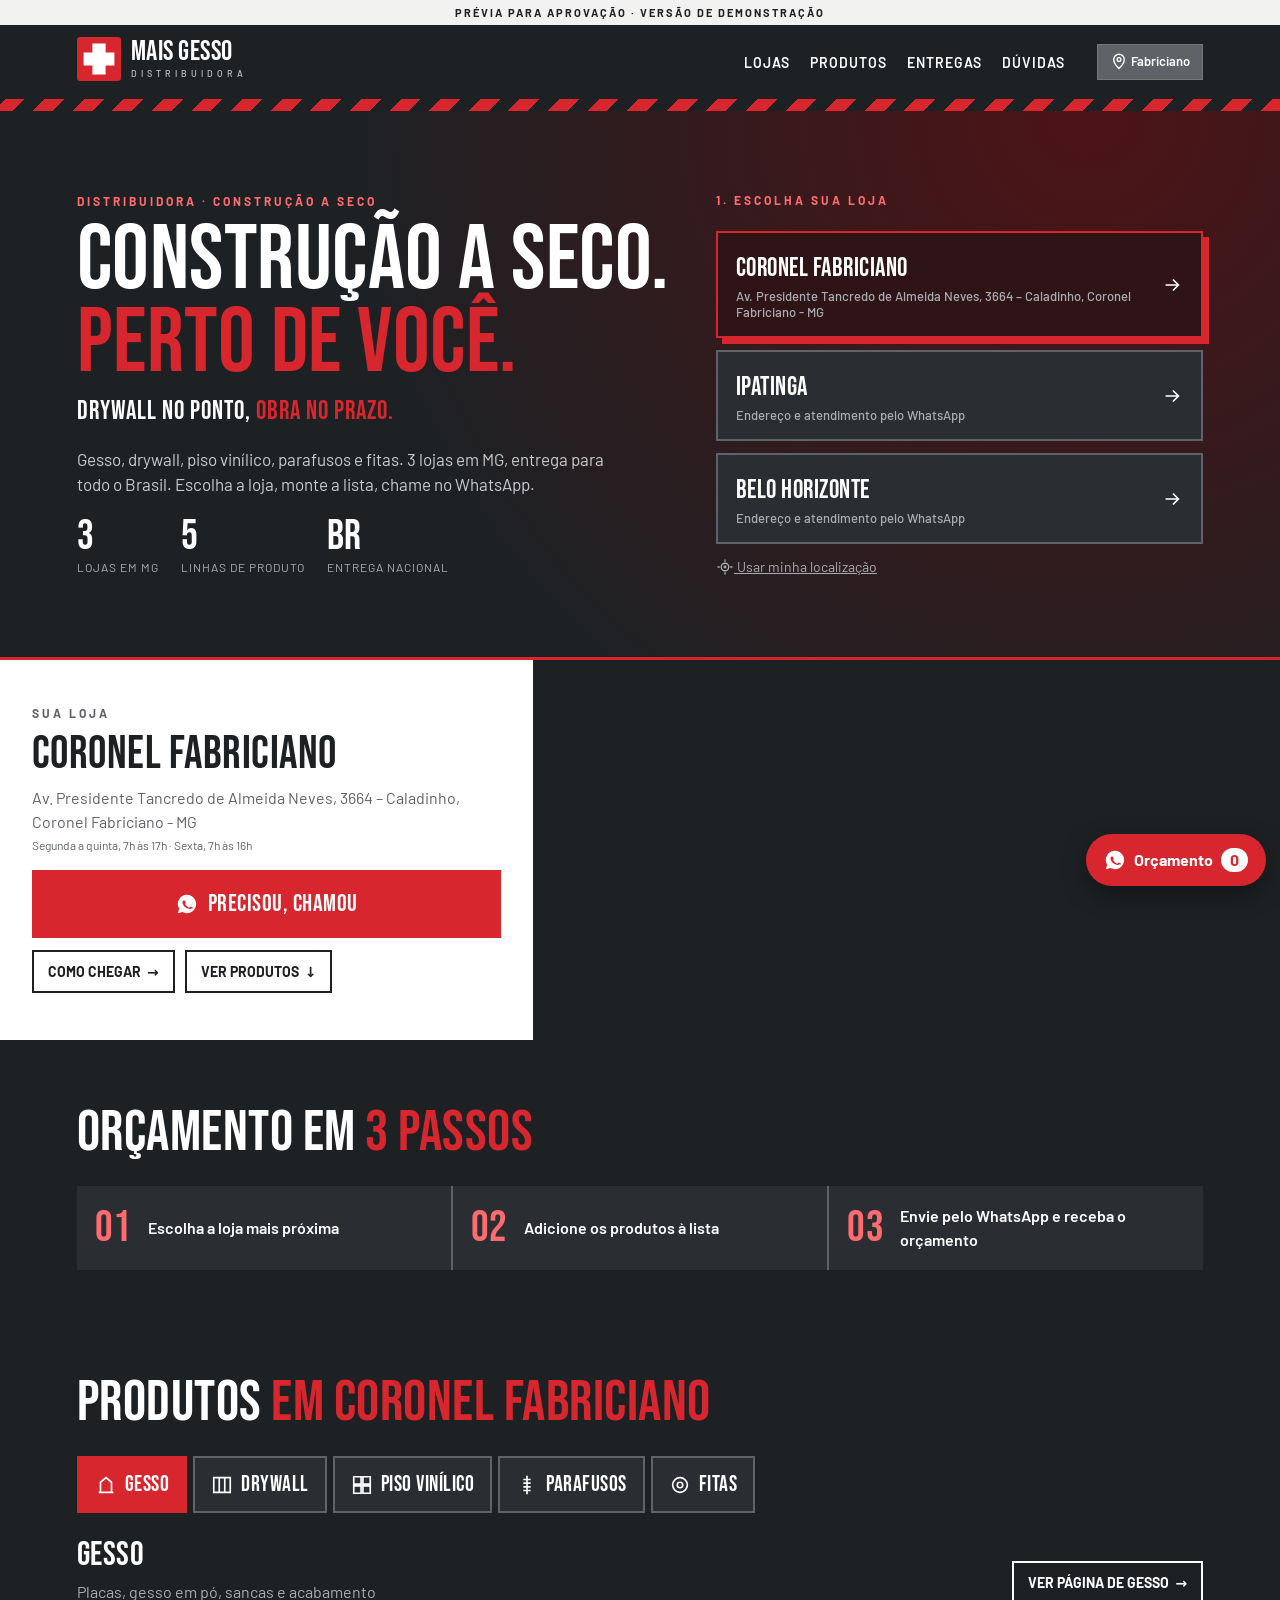
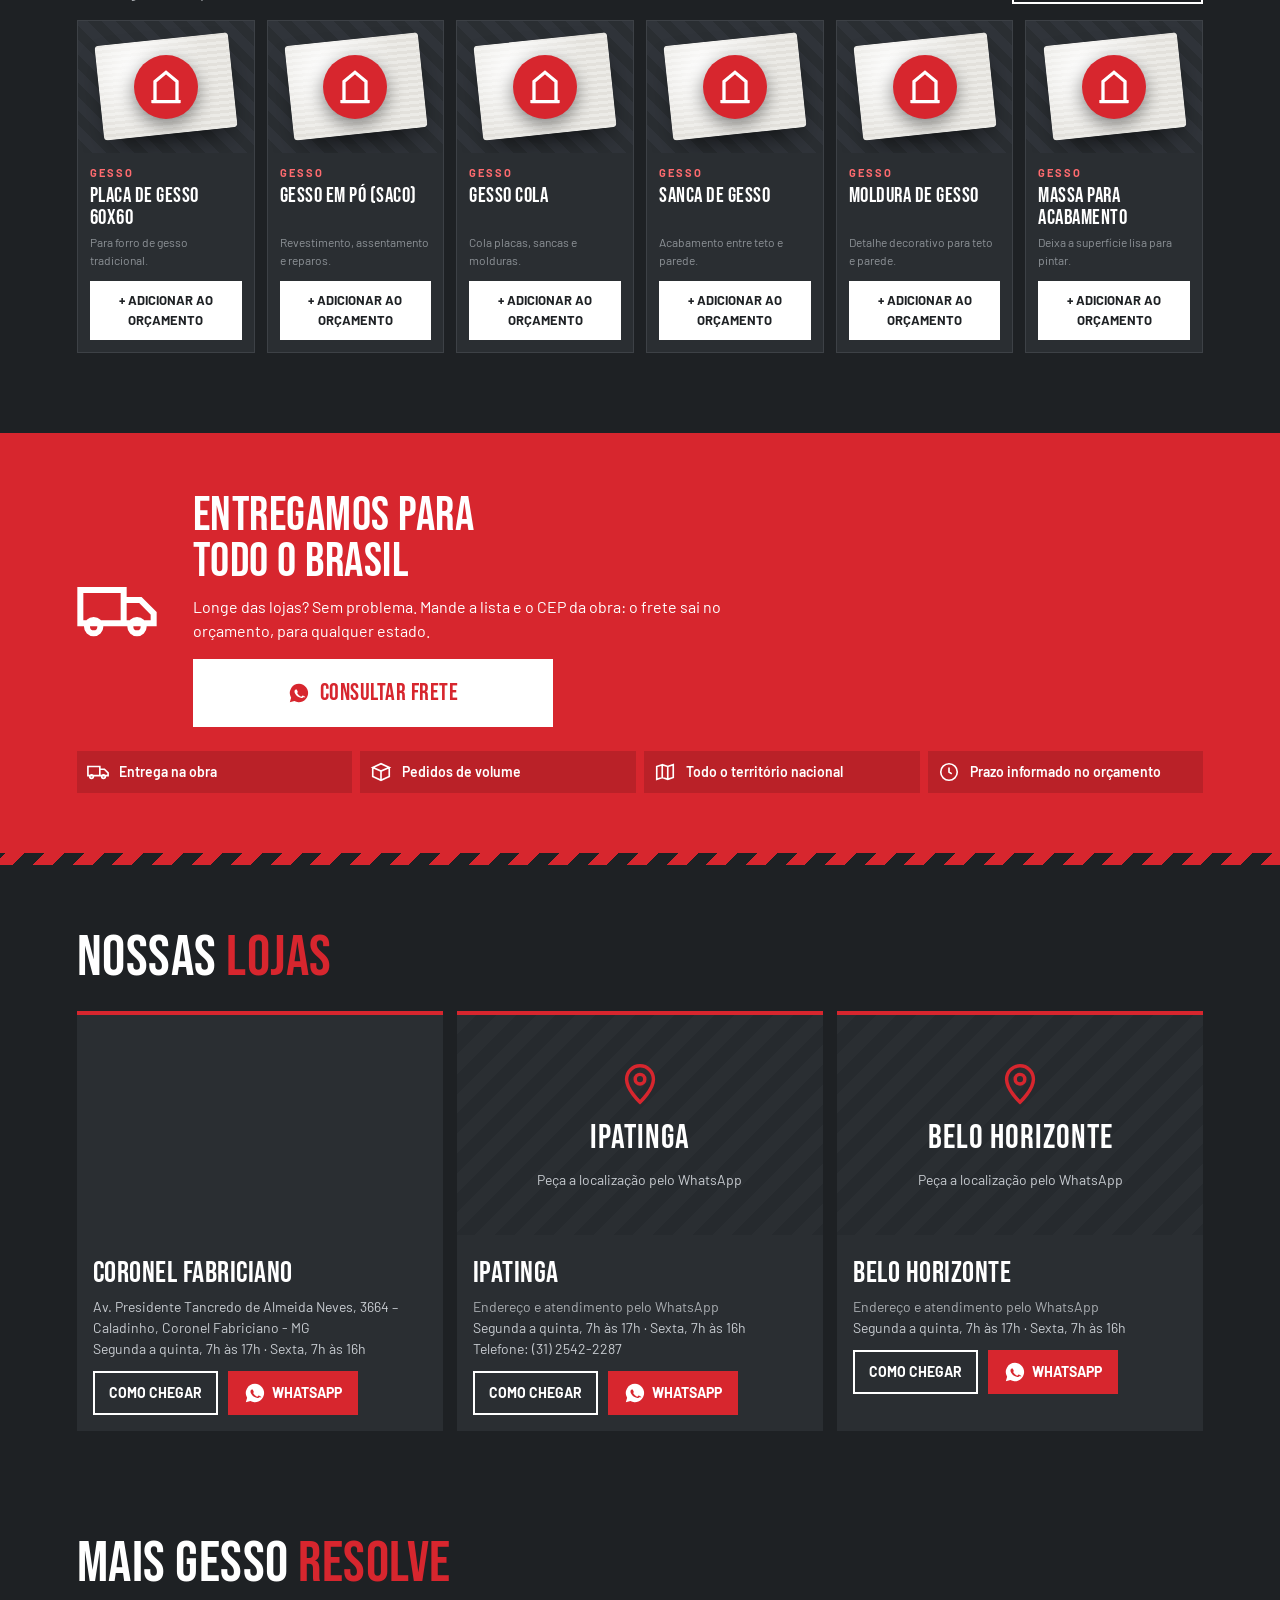
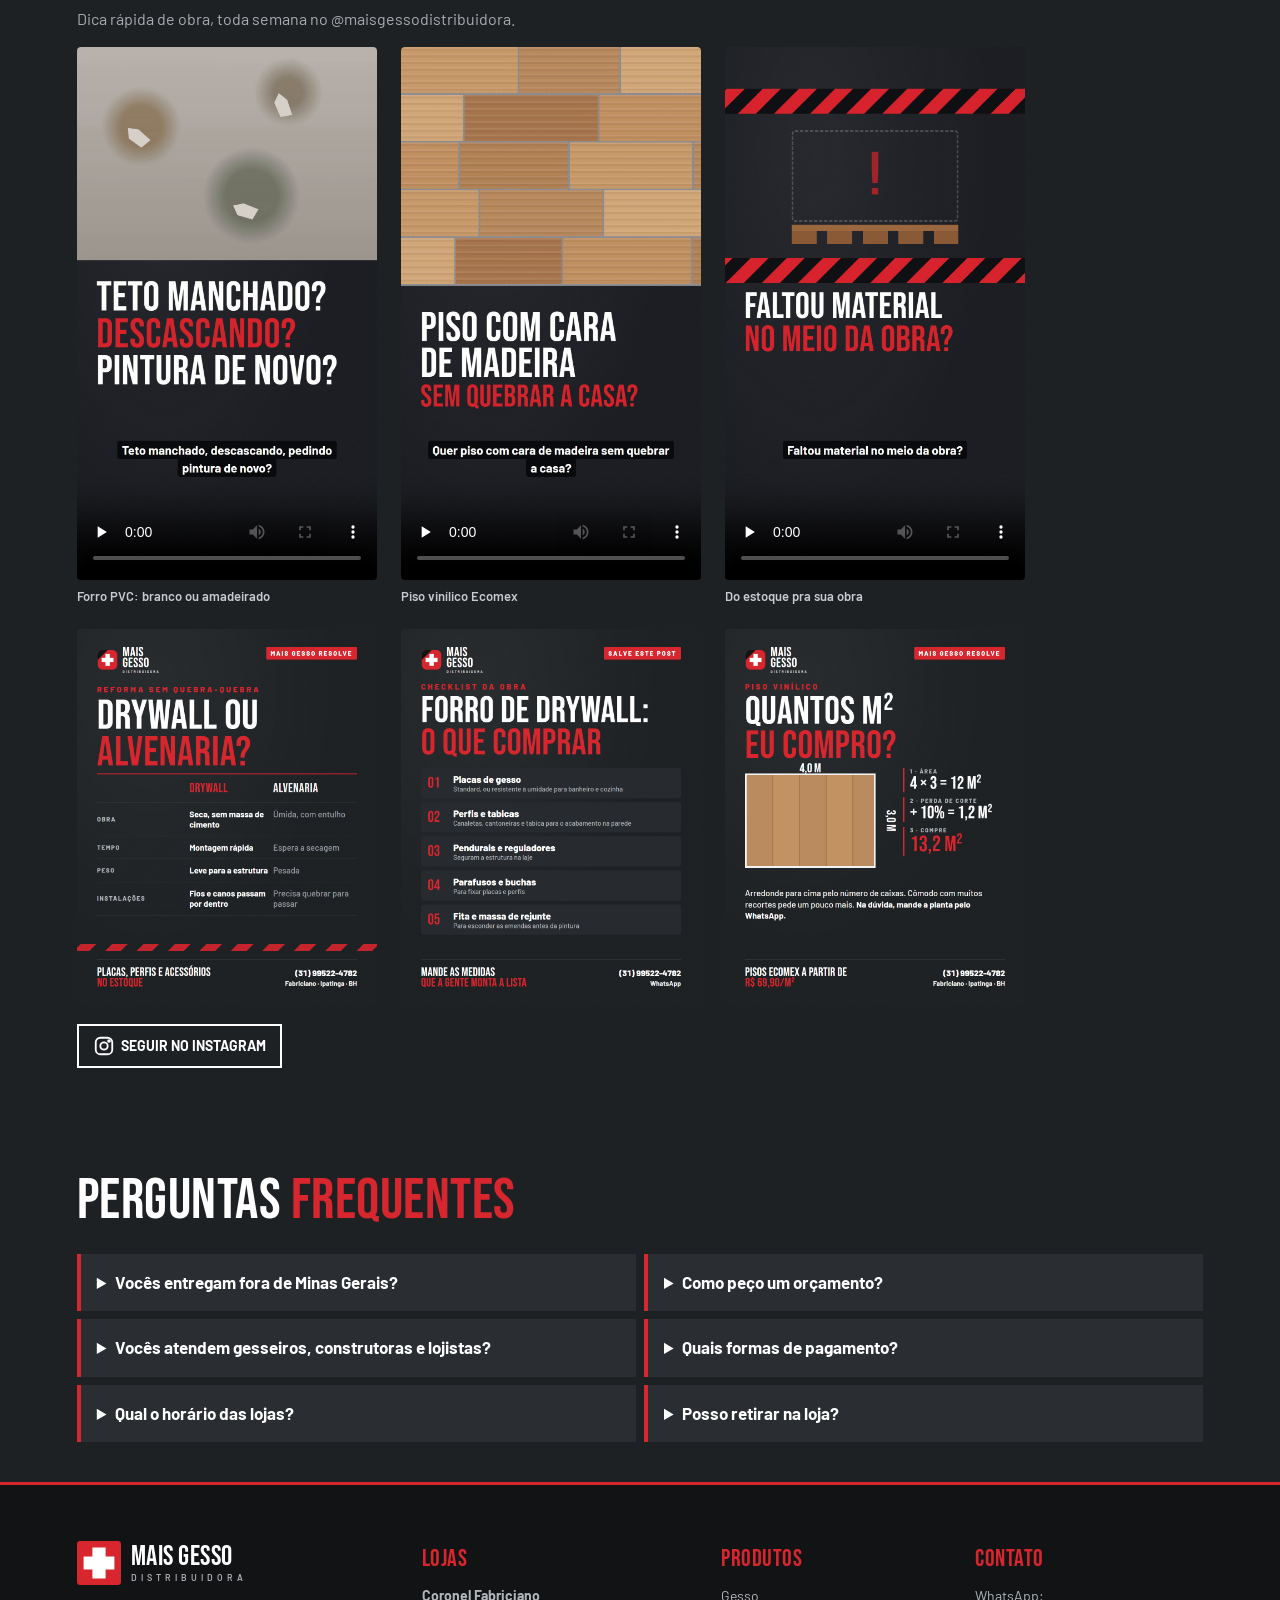
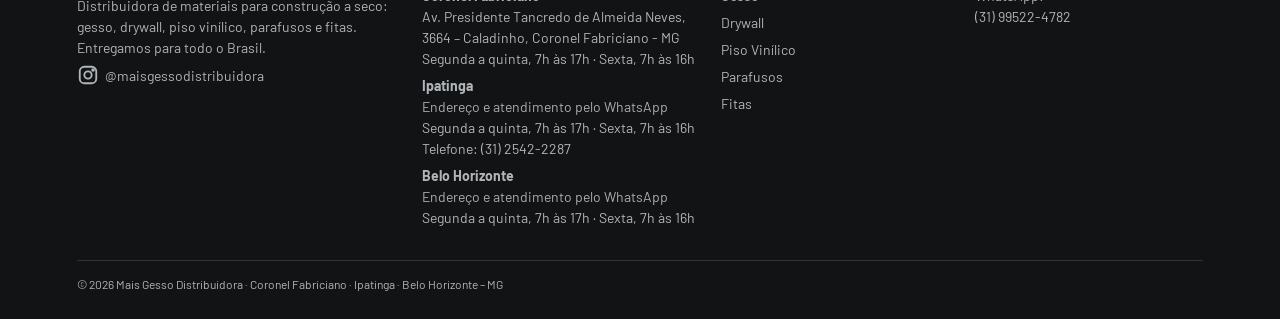
==== commit f46909a0: "Horário das lojas e telefone de Ipatinga Horário confirmado pelo cliente: segunda a quinta, 7h às 17" ====
--- a/index.html
+++ b/index.html
@@ -4,13 +4,13 @@
 <meta name="twitter:card" content="summary_large_image"><meta name="twitter:title" content="Mais Gesso Distribuidora | Gesso, Drywall e Piso Vinílico em Coronel Fabriciano, Ipatinga e BH"><meta name="twitter:description" content="Gesso, drywall, piso vinílico, parafusos e fitas. Lojas em Coronel Fabriciano, Ipatinga e Belo Horizonte (MG). Orçamento rápido pelo WhatsApp e entrega para todo o Brasil."><meta name="geo.region" content="BR-MG"><meta name="geo.placename" content="Coronel Fabriciano; Ipatinga; Belo Horizonte">
 <link rel="icon" href="assets/favicon.svg" type="image/svg+xml"><link rel="apple-touch-icon" href="assets/apple-touch-icon.png"><link rel="preconnect" href="https://fonts.googleapis.com"><link rel="preconnect" href="https://fonts.gstatic.com" crossorigin>
 <link href="https://fonts.googleapis.com/css2?family=Barlow:wght@400;500;600;700&family=Bebas+Neue&display=swap" rel="stylesheet"><link rel="stylesheet" href="assets/style.css">
-<script type="application/ld+json">{"@context": "https://schema.org", "@graph": [{"@type": "Organization", "@id": "#org", "name": "Mais Gesso Distribuidora", "slogan": "Drywall no ponto, obra no prazo.", "sameAs": ["https://www.instagram.com/maisgessodistribuidora"], "contactPoint": {"@type": "ContactPoint", "telephone": "+5531995224782", "contactType": "sales", "areaServed": "BR", "availableLanguage": "pt-BR"}}, {"@type": "HardwareStore", "@id": "#fabriciano", "name": "Mais Gesso Distribuidora – Coronel Fabriciano", "parentOrganization": {"@id": "#org"}, "areaServed": [{"@type": "City", "name": "Coronel Fabriciano"}, {"@type": "Country", "name": "Brasil"}], "hasMap": "https://www.google.com/maps/search/?api=1&query=Mais%20Gesso%20Distribuidora%20Av.%20Presidente%20Tancredo%20de%20Almeida%20Neves%2C%203664%20%E2%80%93%20Caladinho%2C%20Coronel%20Fabriciano%20-%20MG", "address": {"@type": "PostalAddress", "addressLocality": "Coronel Fabriciano", "addressRegion": "MG", "addressCountry": "BR", "streetAddress": "Av. Presidente Tancredo de Almeida Neves, 3664 – Caladinho"}, "telephone": "+5531995224782"}, {"@type": "HardwareStore", "@id": "#ipatinga", "name": "Mais Gesso Distribuidora – Ipatinga", "parentOrganization": {"@id": "#org"}, "areaServed": [{"@type": "City", "name": "Ipatinga"}, {"@type": "Country", "name": "Brasil"}], "hasMap": "https://www.google.com/maps/search/?api=1&query=Mais%20Gesso%20Distribuidora%20Ipatinga%20MG", "address": {"@type": "PostalAddress", "addressLocality": "Ipatinga", "addressRegion": "MG", "addressCountry": "BR"}}, {"@type": "HardwareStore", "@id": "#bh", "name": "Mais Gesso Distribuidora – Belo Horizonte", "parentOrganization": {"@id": "#org"}, "areaServed": [{"@type": "City", "name": "Belo Horizonte"}, {"@type": "Country", "name": "Brasil"}], "hasMap": "https://www.google.com/maps/search/?api=1&query=Mais%20Gesso%20Distribuidora%20Belo%20Horizonte%20MG", "address": {"@type": "PostalAddress", "addressLocality": "Belo Horizonte", "addressRegion": "MG", "addressCountry": "BR"}}, {"@type": "FAQPage", "mainEntity": [{"@type": "Question", "name": "Vocês entregam fora de Minas Gerais?", "acceptedAnswer": {"@type": "Answer", "text": "Sim. Entregamos para todo o Brasil. Envie sua lista pelo WhatsApp com o CEP da obra e calculamos o frete."}}, {"@type": "Question", "name": "Como peço um orçamento?", "acceptedAnswer": {"@type": "Answer", "text": "Escolha sua loja, adicione os produtos à lista de orçamento e toque em “Enviar pelo WhatsApp”. A mensagem já vai pronta para a loja escolhida."}}]}]}</script></head><body><a class="skip" href="#main">Pular para o conteúdo</a><div class="previa">Prévia para aprovação · versão de demonstração</div><header class="top"><a href="index.html" aria-label="Mais Gesso – início"><span class="logo-ph"><svg class="lm" viewBox="0 0 80 80" aria-hidden="true" focusable="false"><rect width="80" height="80" rx="6" fill="#D7262E"/><path d="M28 12h24v16h16v24H52v16H28V52H12V28h16z" fill="#fff"/></svg><span><b>MAIS GESSO</b><small>DISTRIBUIDORA</small></span></span></a>
+<script type="application/ld+json">{"@context": "https://schema.org", "@graph": [{"@type": "Organization", "@id": "#org", "name": "Mais Gesso Distribuidora", "slogan": "Drywall no ponto, obra no prazo.", "sameAs": ["https://www.instagram.com/maisgessodistribuidora"], "contactPoint": {"@type": "ContactPoint", "telephone": "+5531995224782", "contactType": "sales", "areaServed": "BR", "availableLanguage": "pt-BR"}}, {"@type": "HardwareStore", "@id": "#fabriciano", "name": "Mais Gesso Distribuidora – Coronel Fabriciano", "parentOrganization": {"@id": "#org"}, "areaServed": [{"@type": "City", "name": "Coronel Fabriciano"}, {"@type": "Country", "name": "Brasil"}], "hasMap": "https://www.google.com/maps/search/?api=1&query=Mais%20Gesso%20Distribuidora%20Av.%20Presidente%20Tancredo%20de%20Almeida%20Neves%2C%203664%20%E2%80%93%20Caladinho%2C%20Coronel%20Fabriciano%20-%20MG", "address": {"@type": "PostalAddress", "addressLocality": "Coronel Fabriciano", "addressRegion": "MG", "addressCountry": "BR", "streetAddress": "Av. Presidente Tancredo de Almeida Neves, 3664 – Caladinho"}, "telephone": "+5531995224782", "openingHours": ["Mo-Th 07:00-17:00", "Fr 07:00-16:00"]}, {"@type": "HardwareStore", "@id": "#ipatinga", "name": "Mais Gesso Distribuidora – Ipatinga", "parentOrganization": {"@id": "#org"}, "areaServed": [{"@type": "City", "name": "Ipatinga"}, {"@type": "Country", "name": "Brasil"}], "hasMap": "https://www.google.com/maps/search/?api=1&query=Mais%20Gesso%20Distribuidora%20Ipatinga%20MG", "address": {"@type": "PostalAddress", "addressLocality": "Ipatinga", "addressRegion": "MG", "addressCountry": "BR"}, "telephone": "+553125422287", "openingHours": ["Mo-Th 07:00-17:00", "Fr 07:00-16:00"]}, {"@type": "HardwareStore", "@id": "#bh", "name": "Mais Gesso Distribuidora – Belo Horizonte", "parentOrganization": {"@id": "#org"}, "areaServed": [{"@type": "City", "name": "Belo Horizonte"}, {"@type": "Country", "name": "Brasil"}], "hasMap": "https://www.google.com/maps/search/?api=1&query=Mais%20Gesso%20Distribuidora%20Belo%20Horizonte%20MG", "address": {"@type": "PostalAddress", "addressLocality": "Belo Horizonte", "addressRegion": "MG", "addressCountry": "BR"}, "openingHours": ["Mo-Th 07:00-17:00", "Fr 07:00-16:00"]}, {"@type": "FAQPage", "mainEntity": [{"@type": "Question", "name": "Vocês entregam fora de Minas Gerais?", "acceptedAnswer": {"@type": "Answer", "text": "Sim. Entregamos para todo o Brasil. Envie sua lista pelo WhatsApp com o CEP da obra e calculamos o frete."}}, {"@type": "Question", "name": "Como peço um orçamento?", "acceptedAnswer": {"@type": "Answer", "text": "Escolha sua loja, adicione os produtos à lista de orçamento e toque em “Enviar pelo WhatsApp”. A mensagem já vai pronta para a loja escolhida."}}]}]}</script></head><body><a class="skip" href="#main">Pular para o conteúdo</a><div class="previa">Prévia para aprovação · versão de demonstração</div><header class="top"><a href="index.html" aria-label="Mais Gesso – início"><span class="logo-ph"><svg class="lm" viewBox="0 0 80 80" aria-hidden="true" focusable="false"><rect width="80" height="80" rx="6" fill="#D7262E"/><path d="M28 12h24v16h16v24H52v16H28V52H12V28h16z" fill="#fff"/></svg><span><b>MAIS GESSO</b><small>DISTRIBUIDORA</small></span></span></a>
 <nav id="nav" aria-label="Principal"><a href="index.html#lojas">Lojas</a><a href="index.html#produtos">Produtos</a><a href="index.html#entrega">Entregas</a><a href="index.html#faq">Dúvidas</a></nav>
 <button type="button" class="storechip" data-open-picker aria-haspopup="dialog"><svg width="18" height="18" viewBox="0 0 24 24" fill="none" stroke="currentColor" stroke-width="1.8" aria-hidden="true" focusable="false"><path d="M12 22s7-6.5 7-12a7 7 0 10-14 0c0 5.5 7 12 7 12zM12 12.5a2.5 2.5 0 100-5 2.5 2.5 0 000 5"/></svg> <span class="sr-only">Loja: </span><span data-store-short>Escolha a loja</span></button><button type="button" class="burger" aria-label="Abrir menu" aria-expanded="false" aria-controls="nav" data-menu><span aria-hidden="true">☰</span></button></header><div class="hz" aria-hidden="true"></div><main id="main">
 <section class="hero"><div><p class="kick">Distribuidora · Construção a seco</p><h1>Construção a seco.<br><em>Perto de você.</em></h1><p class="slogan">Drywall no ponto, <em>obra no prazo.</em></p><p class="lead">Gesso, drywall, piso vinílico, parafusos e fitas. 3 lojas em MG, entrega para todo o Brasil. Escolha a loja, monte a lista, chame no WhatsApp.</p>
 <div class="stats"><div><b>3</b>lojas em MG</div><div><b>5</b>linhas de produto</div><div><b>BR</b>entrega nacional</div></div></div>
 <div class="opts" id="lojas-pick" role="group" aria-labelledby="pick-t"><p class="kick" id="pick-t">1. Escolha sua loja</p><button type="button" class="opt" data-pick="fabriciano" aria-pressed="false"><span>Coronel Fabriciano<small>Av. Presidente Tancredo de Almeida Neves, 3664 – Caladinho, Coronel Fabriciano - MG</small></span><svg width="22" height="22" viewBox="0 0 24 24" fill="none" stroke="currentColor" stroke-width="1.8" aria-hidden="true" focusable="false"><path d="M5 12h14M13 6l6 6-6 6"/></svg></button><button type="button" class="opt" data-pick="ipatinga" aria-pressed="false"><span>Ipatinga<small><span class="soon">Endereço e atendimento pelo WhatsApp</span></small></span><svg width="22" height="22" viewBox="0 0 24 24" fill="none" stroke="currentColor" stroke-width="1.8" aria-hidden="true" focusable="false"><path d="M5 12h14M13 6l6 6-6 6"/></svg></button><button type="button" class="opt" data-pick="bh" aria-pressed="false"><span>Belo Horizonte<small><span class="soon">Endereço e atendimento pelo WhatsApp</span></small></span><svg width="22" height="22" viewBox="0 0 24 24" fill="none" stroke="currentColor" stroke-width="1.8" aria-hidden="true" focusable="false"><path d="M5 12h14M13 6l6 6-6 6"/></svg></button><button type="button" class="lnk geo" id="geo"><svg width="18" height="18" viewBox="0 0 24 24" fill="none" stroke="currentColor" stroke-width="1.8" aria-hidden="true" focusable="false"><path d="M12 2v3M12 19v3M2 12h3M19 12h3M12 17a5 5 0 100-10 5 5 0 000 10M12 13a1 1 0 100-2 1 1 0 000 2"/></svg> Usar minha localização</button></div></section>
-<section class="panel" id="sua-loja" aria-labelledby="sua-loja-t"><div class="info"><p class="kick dark">Sua loja</p><h2 id="sua-loja-t" data-store-name>Coronel Fabriciano</h2><p id="saddr">Av. Presidente Tancredo de Almeida Neves, 3664 – Caladinho, Coronel Fabriciano - MG</p><p class="tiny" id="shours"><span class="soon">Horário: consulte pelo WhatsApp</span></p>
+<section class="panel" id="sua-loja" aria-labelledby="sua-loja-t"><div class="info"><p class="kick dark">Sua loja</p><h2 id="sua-loja-t" data-store-name>Coronel Fabriciano</h2><p id="saddr">Av. Presidente Tancredo de Almeida Neves, 3664 – Caladinho, Coronel Fabriciano - MG</p><p class="tiny" id="shours">Segunda a quinta, 7h às 17h · Sexta, 7h às 16h</p>
 <a class="big" id="swa" href="https://wa.me/5531995224782?text=Ol%C3%A1%2C%20Mais%20Gesso%21%20Gostaria%20de%20um%20or%C3%A7amento%20na%20loja%20de%20Coronel%20Fabriciano." rel="noopener"><svg width="22" height="22" viewBox="0 0 24 24" fill="currentColor" aria-hidden="true" focusable="false"><path d="M12 2a10 10 0 00-8.6 15.1L2 22l5-1.3A10 10 0 1012 2zm5.3 14.2c-.2.6-1.3 1.2-1.8 1.2s-1 .3-3.4-.7-3.9-3.5-4-3.7-1-1.3-1-2.5.6-1.8.9-2 .5-.3.7-.3h.5c.2 0 .4 0 .6.5l.8 2c.1.2.1.4 0 .5l-.4.6c-.1.2-.3.3-.1.6.2.3.8 1.3 1.7 2.1 1.2 1 2.1 1.3 2.4 1.5.3.1.5.1.6-.1l.9-1c.2-.3.4-.2.6-.1l1.9.9c.3.1.5.2.5.3.1.2.1.7-.1 1.2z"/></svg> Precisou, chamou</a><div class="row"><a class="ghost" id="slnk" href="https://www.google.com/maps/search/?api=1&query=Mais%20Gesso%20Distribuidora%20Av.%20Presidente%20Tancredo%20de%20Almeida%20Neves%2C%203664%20%E2%80%93%20Caladinho%2C%20Coronel%20Fabriciano%20-%20MG" rel="noopener">Como chegar <span aria-hidden="true">→</span></a><a class="ghost" href="#produtos">Ver produtos <span aria-hidden="true">↓</span></a></div><p class="warn" id="swarn" hidden><span aria-hidden="true">⚠</span> </p></div>
 <div class="map"><div class="nomap" id="snomap" hidden><svg width="46" height="46" viewBox="0 0 24 24" fill="none" stroke="currentColor" stroke-width="1.8" aria-hidden="true" focusable="false"><path d="M12 22s7-6.5 7-12a7 7 0 10-14 0c0 5.5 7 12 7 12zM12 12.5a2.5 2.5 0 100-5 2.5 2.5 0 000 5"/></svg><b data-store-name></b><span>Peça a localização pelo WhatsApp</span></div><iframe id="smap" title="Mapa da loja selecionada" loading="lazy" referrerpolicy="no-referrer-when-downgrade" src="https://maps.google.com/maps?q=Av.%20Presidente%20Tancredo%20de%20Almeida%20Neves%2C%203664%20%E2%80%93%20Caladinho%2C%20Coronel%20Fabriciano%20-%20MG&z=15&output=embed"></iframe></div></section>
 <section class="how" aria-labelledby="how-t"><h2 class="s" id="how-t">Orçamento em <span>3 passos</span></h2><ol class="steps"><li><b>01</b>Escolha a loja mais próxima</li><li><b>02</b>Adicione os produtos à lista</li><li><b>03</b>Envie pelo WhatsApp e receba o orçamento</li></ol></section>
@@ -18,10 +18,10 @@
 <div class="tabp" role="tabpanel" id="painel-gesso" aria-labelledby="tab-gesso" data-panel="gesso"><div class="ch"><div><h3 class="ct">Gesso</h3><p>Placas, gesso em pó, sancas e acabamento</p></div><a class="ghost dk" href="produtos/gesso.html">Ver página de Gesso <span aria-hidden="true">→</span></a></div><div class="grid"><article class="pc"><div class="ph ph-gesso"><span class="sw" aria-hidden="true"></span><svg width="44" height="44" viewBox="0 0 24 24" fill="none" stroke="currentColor" stroke-width="1.8" aria-hidden="true" focusable="false"><path d="M4 20h16M6 20V9l6-5 6 5v11"/></svg></div><div class="pb"><span class="tag">Gesso</span><h4>Placa de gesso 60x60</h4><p class="tiny">Para forro de gesso tradicional.</p><button type="button" class="add" data-item="Placa de gesso 60x60" aria-pressed="false">+ Adicionar ao orçamento</button></div></article><article class="pc"><div class="ph ph-gesso"><span class="sw" aria-hidden="true"></span><svg width="44" height="44" viewBox="0 0 24 24" fill="none" stroke="currentColor" stroke-width="1.8" aria-hidden="true" focusable="false"><path d="M4 20h16M6 20V9l6-5 6 5v11"/></svg></div><div class="pb"><span class="tag">Gesso</span><h4>Gesso em pó (saco)</h4><p class="tiny">Revestimento, assentamento e reparos.</p><button type="button" class="add" data-item="Gesso em pó (saco)" aria-pressed="false">+ Adicionar ao orçamento</button></div></article><article class="pc"><div class="ph ph-gesso"><span class="sw" aria-hidden="true"></span><svg width="44" height="44" viewBox="0 0 24 24" fill="none" stroke="currentColor" stroke-width="1.8" aria-hidden="true" focusable="false"><path d="M4 20h16M6 20V9l6-5 6 5v11"/></svg></div><div class="pb"><span class="tag">Gesso</span><h4>Gesso cola</h4><p class="tiny">Cola placas, sancas e molduras.</p><button type="button" class="add" data-item="Gesso cola" aria-pressed="false">+ Adicionar ao orçamento</button></div></article><article class="pc"><div class="ph ph-gesso"><span class="sw" aria-hidden="true"></span><svg width="44" height="44" viewBox="0 0 24 24" fill="none" stroke="currentColor" stroke-width="1.8" aria-hidden="true" focusable="false"><path d="M4 20h16M6 20V9l6-5 6 5v11"/></svg></div><div class="pb"><span class="tag">Gesso</span><h4>Sanca de gesso</h4><p class="tiny">Acabamento entre teto e parede.</p><button type="button" class="add" data-item="Sanca de gesso" aria-pressed="false">+ Adicionar ao orçamento</button></div></article><article class="pc"><div class="ph ph-gesso"><span class="sw" aria-hidden="true"></span><svg width="44" height="44" viewBox="0 0 24 24" fill="none" stroke="currentColor" stroke-width="1.8" aria-hidden="true" focusable="false"><path d="M4 20h16M6 20V9l6-5 6 5v11"/></svg></div><div class="pb"><span class="tag">Gesso</span><h4>Moldura de gesso</h4><p class="tiny">Detalhe decorativo para teto e parede.</p><button type="button" class="add" data-item="Moldura de gesso" aria-pressed="false">+ Adicionar ao orçamento</button></div></article><article class="pc"><div class="ph ph-gesso"><span class="sw" aria-hidden="true"></span><svg width="44" height="44" viewBox="0 0 24 24" fill="none" stroke="currentColor" stroke-width="1.8" aria-hidden="true" focusable="false"><path d="M4 20h16M6 20V9l6-5 6 5v11"/></svg></div><div class="pb"><span class="tag">Gesso</span><h4>Massa para acabamento</h4><p class="tiny">Deixa a superfície lisa para pintar.</p><button type="button" class="add" data-item="Massa para acabamento" aria-pressed="false">+ Adicionar ao orçamento</button></div></article></div></div><div class="tabp" role="tabpanel" id="painel-drywall" aria-labelledby="tab-drywall" data-panel="drywall" hidden><div class="ch"><div><h3 class="ct">Drywall</h3><p>Chapas ST, RU, RF, perfis e massas</p></div><a class="ghost dk" href="produtos/drywall.html">Ver página de Drywall <span aria-hidden="true">→</span></a></div><div class="grid"><article class="pc"><div class="ph ph-drywall"><span class="sw" aria-hidden="true"></span><svg width="44" height="44" viewBox="0 0 24 24" fill="none" stroke="currentColor" stroke-width="1.8" aria-hidden="true" focusable="false"><path d="M3 4h18v16H3zM9 4v16M15 4v16"/></svg></div><div class="pb"><span class="tag">Drywall</span><h4>Chapa drywall ST</h4><p class="tiny">Uso geral em áreas secas.</p><button type="button" class="add" data-item="Chapa drywall ST" aria-pressed="false">+ Adicionar ao orçamento</button></div></article><article class="pc"><div class="ph ph-drywall" style="--t:#7fa98a"><span class="sw" aria-hidden="true"></span><svg width="44" height="44" viewBox="0 0 24 24" fill="none" stroke="currentColor" stroke-width="1.8" aria-hidden="true" focusable="false"><path d="M3 4h18v16H3zM9 4v16M15 4v16"/></svg></div><div class="pb"><span class="tag">Drywall</span><h4>Chapa drywall RU (verde)</h4><p class="tiny">Resiste à umidade: banheiro e cozinha.</p><button type="button" class="add" data-item="Chapa drywall RU (verde)" aria-pressed="false">+ Adicionar ao orçamento</button></div></article><article class="pc"><div class="ph ph-drywall" style="--t:#d9a3ad"><span class="sw" aria-hidden="true"></span><svg width="44" height="44" viewBox="0 0 24 24" fill="none" stroke="currentColor" stroke-width="1.8" aria-hidden="true" focusable="false"><path d="M3 4h18v16H3zM9 4v16M15 4v16"/></svg></div><div class="pb"><span class="tag">Drywall</span><h4>Chapa drywall RF (rosa)</h4><p class="tiny">Resiste ao fogo: áreas técnicas.</p><button type="button" class="add" data-item="Chapa drywall RF (rosa)" aria-pressed="false">+ Adicionar ao orçamento</button></div></article><article class="pc"><div class="ph ph-drywall"><span class="sw" aria-hidden="true"></span><svg width="44" height="44" viewBox="0 0 24 24" fill="none" stroke="currentColor" stroke-width="1.8" aria-hidden="true" focusable="false"><path d="M3 4h18v16H3zM9 4v16M15 4v16"/></svg></div><div class="pb"><span class="tag">Drywall</span><h4>Perfil montante</h4><p class="tiny">Estrutura vertical da parede.</p><button type="button" class="add" data-item="Perfil montante" aria-pressed="false">+ Adicionar ao orçamento</button></div></article><article class="pc"><div class="ph ph-drywall"><span class="sw" aria-hidden="true"></span><svg width="44" height="44" viewBox="0 0 24 24" fill="none" stroke="currentColor" stroke-width="1.8" aria-hidden="true" focusable="false"><path d="M3 4h18v16H3zM9 4v16M15 4v16"/></svg></div><div class="pb"><span class="tag">Drywall</span><h4>Perfil guia</h4><p class="tiny">Fixa a estrutura no piso e no teto.</p><button type="button" class="add" data-item="Perfil guia" aria-pressed="false">+ Adicionar ao orçamento</button></div></article><article class="pc"><div class="ph ph-drywall"><span class="sw" aria-hidden="true"></span><svg width="44" height="44" viewBox="0 0 24 24" fill="none" stroke="currentColor" stroke-width="1.8" aria-hidden="true" focusable="false"><path d="M3 4h18v16H3zM9 4v16M15 4v16"/></svg></div><div class="pb"><span class="tag">Drywall</span><h4>Massa para drywall</h4><p class="tiny">Tratamento das juntas entre chapas.</p><button type="button" class="add" data-item="Massa para drywall" aria-pressed="false">+ Adicionar ao orçamento</button></div></article></div></div><div class="tabp" role="tabpanel" id="painel-piso-vinilico" aria-labelledby="tab-piso-vinilico" data-panel="piso-vinilico" hidden><div class="ch"><div><h3 class="ct">Piso Vinílico</h3><p>Réguas, mantas, rodapés e acessórios</p></div><a class="ghost dk" href="produtos/piso-vinilico.html">Ver página de Piso Vinílico <span aria-hidden="true">→</span></a></div><div class="grid"><article class="pc"><div class="ph ph-piso-vinilico"><span class="sw" aria-hidden="true"></span><svg width="44" height="44" viewBox="0 0 24 24" fill="none" stroke="currentColor" stroke-width="1.8" aria-hidden="true" focusable="false"><path d="M3 3h8v8H3zM13 13h8v8h-8zM13 3h8v8h-8zM3 13h8v8H3z"/></svg></div><div class="pb"><span class="tag">Piso Vinílico</span><h4>Piso vinílico em régua</h4><p class="tiny">Réguas com aparência de madeira.</p><button type="button" class="add" data-item="Piso vinílico em régua" aria-pressed="false">+ Adicionar ao orçamento</button></div></article><article class="pc"><div class="ph ph-piso-vinilico" style="--t:#a7774c"><span class="sw" aria-hidden="true"></span><svg width="44" height="44" viewBox="0 0 24 24" fill="none" stroke="currentColor" stroke-width="1.8" aria-hidden="true" focusable="false"><path d="M3 3h8v8H3zM13 13h8v8h-8zM13 3h8v8h-8zM3 13h8v8H3z"/></svg></div><div class="pb"><span class="tag">Piso Vinílico</span><h4>Piso vinílico clicado</h4><p class="tiny">Encaixe sem cola, instala mais rápido.</p><button type="button" class="add" data-item="Piso vinílico clicado" aria-pressed="false">+ Adicionar ao orçamento</button></div></article><article class="pc"><div class="ph ph-piso-vinilico" style="--t:#8f6b4c"><span class="sw" aria-hidden="true"></span><svg width="44" height="44" viewBox="0 0 24 24" fill="none" stroke="currentColor" stroke-width="1.8" aria-hidden="true" focusable="false"><path d="M3 3h8v8H3zM13 13h8v8h-8zM13 3h8v8h-8zM3 13h8v8H3z"/></svg></div><div class="pb"><span class="tag">Piso Vinílico</span><h4>Manta vinílica</h4><p class="tiny">Rolo contínuo para áreas amplas.</p><button type="button" class="add" data-item="Manta vinílica" aria-pressed="false">+ Adicionar ao orçamento</button></div></article><article class="pc"><div class="ph ph-piso-vinilico" style="--t:#e9e6e1"><span class="sw" aria-hidden="true"></span><svg width="44" height="44" viewBox="0 0 24 24" fill="none" stroke="currentColor" stroke-width="1.8" aria-hidden="true" focusable="false"><path d="M3 3h8v8H3zM13 13h8v8h-8zM13 3h8v8h-8zM3 13h8v8H3z"/></svg></div><div class="pb"><span class="tag">Piso Vinílico</span><h4>Rodapé</h4><p class="tiny">Acabamento entre piso e parede.</p><button type="button" class="add" data-item="Rodapé" aria-pressed="false">+ Adicionar ao orçamento</button></div></article><article class="pc"><div class="ph ph-piso-vinilico"><span class="sw" aria-hidden="true"></span><svg width="44" height="44" viewBox="0 0 24 24" fill="none" stroke="currentColor" stroke-width="1.8" aria-hidden="true" focusable="false"><path d="M3 3h8v8H3zM13 13h8v8h-8zM13 3h8v8h-8zM3 13h8v8H3z"/></svg></div><div class="pb"><span class="tag">Piso Vinílico</span><h4>Cola para piso vinílico</h4><p class="tiny">Fixa réguas e mantas coladas.</p><button type="button" class="add" data-item="Cola para piso vinílico" aria-pressed="false">+ Adicionar ao orçamento</button></div></article><article class="pc"><div class="ph ph-piso-vinilico"><span class="sw" aria-hidden="true"></span><svg width="44" height="44" viewBox="0 0 24 24" fill="none" stroke="currentColor" stroke-width="1.8" aria-hidden="true" focusable="false"><path d="M3 3h8v8H3zM13 13h8v8h-8zM13 3h8v8h-8zM3 13h8v8H3z"/></svg></div><div class="pb"><span class="tag">Piso Vinílico</span><h4>Perfil de acabamento</h4><p class="tiny">Transição entre ambientes.</p><button type="button" class="add" data-item="Perfil de acabamento" aria-pressed="false">+ Adicionar ao orçamento</button></div></article></div></div><div class="tabp" role="tabpanel" id="painel-parafusos" aria-labelledby="tab-parafusos" data-panel="parafusos" hidden><div class="ch"><div><h3 class="ct">Parafusos</h3><p>Fixação para drywall, steel frame e forro</p></div><a class="ghost dk" href="produtos/parafusos.html">Ver página de Parafusos <span aria-hidden="true">→</span></a></div><div class="grid"><article class="pc"><div class="ph ph-parafusos"><span class="sw" aria-hidden="true"></span><svg width="44" height="44" viewBox="0 0 24 24" fill="none" stroke="currentColor" stroke-width="1.8" aria-hidden="true" focusable="false"><path d="M12 2v20M8 6h8M8 10h8M8 14h8M8 18h8"/></svg></div><div class="pb"><span class="tag">Parafusos</span><h4>Parafuso GN25 (drywall)</h4><p class="tiny">Fixa as chapas nos perfis.</p><button type="button" class="add" data-item="Parafuso GN25 (drywall)" aria-pressed="false">+ Adicionar ao orçamento</button></div></article><article class="pc"><div class="ph ph-parafusos"><span class="sw" aria-hidden="true"></span><svg width="44" height="44" viewBox="0 0 24 24" fill="none" stroke="currentColor" stroke-width="1.8" aria-hidden="true" focusable="false"><path d="M12 2v20M8 6h8M8 10h8M8 14h8M8 18h8"/></svg></div><div class="pb"><span class="tag">Parafusos</span><h4>Parafuso metal-metal</h4><p class="tiny">Une os perfis da estrutura.</p><button type="button" class="add" data-item="Parafuso metal-metal" aria-pressed="false">+ Adicionar ao orçamento</button></div></article><article class="pc"><div class="ph ph-parafusos"><span class="sw" aria-hidden="true"></span><svg width="44" height="44" viewBox="0 0 24 24" fill="none" stroke="currentColor" stroke-width="1.8" aria-hidden="true" focusable="false"><path d="M12 2v20M8 6h8M8 10h8M8 14h8M8 18h8"/></svg></div><div class="pb"><span class="tag">Parafusos</span><h4>Parafuso ponta broca</h4><p class="tiny">Para perfis de chapa mais grossa.</p><button type="button" class="add" data-item="Parafuso ponta broca" aria-pressed="false">+ Adicionar ao orçamento</button></div></article><article class="pc"><div class="ph ph-parafusos"><span class="sw" aria-hidden="true"></span><svg width="44" height="44" viewBox="0 0 24 24" fill="none" stroke="currentColor" stroke-width="1.8" aria-hidden="true" focusable="false"><path d="M12 2v20M8 6h8M8 10h8M8 14h8M8 18h8"/></svg></div><div class="pb"><span class="tag">Parafusos</span><h4>Bucha e parafuso</h4><p class="tiny">Fixação em alvenaria e concreto.</p><button type="button" class="add" data-item="Bucha e parafuso" aria-pressed="false">+ Adicionar ao orçamento</button></div></article><article class="pc"><div class="ph ph-parafusos"><span class="sw" aria-hidden="true"></span><svg width="44" height="44" viewBox="0 0 24 24" fill="none" stroke="currentColor" stroke-width="1.8" aria-hidden="true" focusable="false"><path d="M12 2v20M8 6h8M8 10h8M8 14h8M8 18h8"/></svg></div><div class="pb"><span class="tag">Parafusos</span><h4>Pino para fixação</h4><p class="tiny">Fixa guias em laje e piso.</p><button type="button" class="add" data-item="Pino para fixação" aria-pressed="false">+ Adicionar ao orçamento</button></div></article><article class="pc"><div class="ph ph-parafusos"><span class="sw" aria-hidden="true"></span><svg width="44" height="44" viewBox="0 0 24 24" fill="none" stroke="currentColor" stroke-width="1.8" aria-hidden="true" focusable="false"><path d="M12 2v20M8 6h8M8 10h8M8 14h8M8 18h8"/></svg></div><div class="pb"><span class="tag">Parafusos</span><h4>Arame galvanizado</h4><p class="tiny">Sustentação de forros.</p><button type="button" class="add" data-item="Arame galvanizado" aria-pressed="false">+ Adicionar ao orçamento</button></div></article></div></div><div class="tabp" role="tabpanel" id="painel-fitas" aria-labelledby="tab-fitas" data-panel="fitas" hidden><div class="ch"><div><h3 class="ct">Fitas</h3><p>Fitas telada, papel, reforço e isolamento</p></div><a class="ghost dk" href="produtos/fitas.html">Ver página de Fitas <span aria-hidden="true">→</span></a></div><div class="grid"><article class="pc"><div class="ph ph-fitas"><span class="sw" aria-hidden="true"></span><svg width="44" height="44" viewBox="0 0 24 24" fill="none" stroke="currentColor" stroke-width="1.8" aria-hidden="true" focusable="false"><path d="M4 12a8 8 0 1016 0 8 8 0 10-16 0M9 12a3 3 0 106 0 3 3 0 10-6 0"/></svg></div><div class="pb"><span class="tag">Fitas</span><h4>Fita telada</h4><p class="tiny">Reforça as juntas antes da massa.</p><button type="button" class="add" data-item="Fita telada" aria-pressed="false">+ Adicionar ao orçamento</button></div></article><article class="pc"><div class="ph ph-fitas"><span class="sw" aria-hidden="true"></span><svg width="44" height="44" viewBox="0 0 24 24" fill="none" stroke="currentColor" stroke-width="1.8" aria-hidden="true" focusable="false"><path d="M4 12a8 8 0 1016 0 8 8 0 10-16 0M9 12a3 3 0 106 0 3 3 0 10-6 0"/></svg></div><div class="pb"><span class="tag">Fitas</span><h4>Fita de papel microperfurada</h4><p class="tiny">Tratamento de juntas de drywall.</p><button type="button" class="add" data-item="Fita de papel microperfurada" aria-pressed="false">+ Adicionar ao orçamento</button></div></article><article class="pc"><div class="ph ph-fitas"><span class="sw" aria-hidden="true"></span><svg width="44" height="44" viewBox="0 0 24 24" fill="none" stroke="currentColor" stroke-width="1.8" aria-hidden="true" focusable="false"><path d="M4 12a8 8 0 1016 0 8 8 0 10-16 0M9 12a3 3 0 106 0 3 3 0 10-6 0"/></svg></div><div class="pb"><span class="tag">Fitas</span><h4>Fita de reforço metálica</h4><p class="tiny">Protege cantos e quinas.</p><button type="button" class="add" data-item="Fita de reforço metálica" aria-pressed="false">+ Adicionar ao orçamento</button></div></article><article class="pc"><div class="ph ph-fitas"><span class="sw" aria-hidden="true"></span><svg width="44" height="44" viewBox="0 0 24 24" fill="none" stroke="currentColor" stroke-width="1.8" aria-hidden="true" focusable="false"><path d="M4 12a8 8 0 1016 0 8 8 0 10-16 0M9 12a3 3 0 106 0 3 3 0 10-6 0"/></svg></div><div class="pb"><span class="tag">Fitas</span><h4>Fita banda acústica</h4><p class="tiny">Isola a estrutura e reduz ruído.</p><button type="button" class="add" data-item="Fita banda acústica" aria-pressed="false">+ Adicionar ao orçamento</button></div></article><article class="pc"><div class="ph ph-fitas"><span class="sw" aria-hidden="true"></span><svg width="44" height="44" viewBox="0 0 24 24" fill="none" stroke="currentColor" stroke-width="1.8" aria-hidden="true" focusable="false"><path d="M4 12a8 8 0 1016 0 8 8 0 10-16 0M9 12a3 3 0 106 0 3 3 0 10-6 0"/></svg></div><div class="pb"><span class="tag">Fitas</span><h4>Fita crepe</h4><p class="tiny">Proteção e marcação na obra.</p><button type="button" class="add" data-item="Fita crepe" aria-pressed="false">+ Adicionar ao orçamento</button></div></article><article class="pc"><div class="ph ph-fitas"><span class="sw" aria-hidden="true"></span><svg width="44" height="44" viewBox="0 0 24 24" fill="none" stroke="currentColor" stroke-width="1.8" aria-hidden="true" focusable="false"><path d="M4 12a8 8 0 1016 0 8 8 0 10-16 0M9 12a3 3 0 106 0 3 3 0 10-6 0"/></svg></div><div class="pb"><span class="tag">Fitas</span><h4>Cantoneira de papel</h4><p class="tiny">Acabamento de cantos.</p><button type="button" class="add" data-item="Cantoneira de papel" aria-pressed="false">+ Adicionar ao orçamento</button></div></article></div></div></section>
 <section class="br" id="entrega" aria-labelledby="entrega-t"><div class="bw"><svg width="80" height="80" viewBox="0 0 24 24" fill="none" stroke="#fff" stroke-width="1.8" aria-hidden="true" focusable="false"><path d="M1 6h13v10H1zM14 9h5l4 4v3h-9M5 19a2 2 0 100-4 2 2 0 000 4M18 19a2 2 0 100-4 2 2 0 000 4"/></svg><div><h2 id="entrega-t">Entregamos para<br>todo o Brasil</h2><p>Longe das lojas? Sem problema. Mande a lista e o CEP da obra: o frete sai no orçamento, para qualquer estado.</p><a class="big wht" href="https://wa.me/5531995224782?text=Ol%C3%A1%2C%20Mais%20Gesso%21%20Gostaria%20de%20um%20or%C3%A7amento%20na%20loja%20de%20Coronel%20Fabriciano.%20Preciso%20de%20entrega%20para%20outro%20estado.%20CEP%3A" rel="noopener"><svg width="22" height="22" viewBox="0 0 24 24" fill="currentColor" aria-hidden="true" focusable="false"><path d="M12 2a10 10 0 00-8.6 15.1L2 22l5-1.3A10 10 0 1012 2zm5.3 14.2c-.2.6-1.3 1.2-1.8 1.2s-1 .3-3.4-.7-3.9-3.5-4-3.7-1-1.3-1-2.5.6-1.8.9-2 .5-.3.7-.3h.5c.2 0 .4 0 .6.5l.8 2c.1.2.1.4 0 .5l-.4.6c-.1.2-.3.3-.1.6.2.3.8 1.3 1.7 2.1 1.2 1 2.1 1.3 2.4 1.5.3.1.5.1.6-.1l.9-1c.2-.3.4-.2.6-.1l1.9.9c.3.1.5.2.5.3.1.2.1.7-.1 1.2z"/></svg> Consultar frete</a></div></div>
 <ul class="perks"><li><svg width="22" height="22" viewBox="0 0 24 24" fill="none" stroke="currentColor" stroke-width="1.8" aria-hidden="true" focusable="false"><path d="M1 6h13v10H1zM14 9h5l4 4v3h-9M5 19a2 2 0 100-4 2 2 0 000 4M18 19a2 2 0 100-4 2 2 0 000 4"/></svg> Entrega na obra</li><li><svg width="22" height="22" viewBox="0 0 24 24" fill="none" stroke="currentColor" stroke-width="1.8" aria-hidden="true" focusable="false"><path d="M3 7l9-4 9 4-9 4-9-4zM3 7v10l9 4 9-4V7M12 11v10"/></svg> Pedidos de volume</li><li><svg width="22" height="22" viewBox="0 0 24 24" fill="none" stroke="currentColor" stroke-width="1.8" aria-hidden="true" focusable="false"><path d="M9 4L3 6v14l6-2 6 2 6-2V4l-6 2-6-2zM9 4v14M15 6v14"/></svg> Todo o território nacional</li><li><svg width="22" height="22" viewBox="0 0 24 24" fill="none" stroke="currentColor" stroke-width="1.8" aria-hidden="true" focusable="false"><path d="M12 21a9 9 0 100-18 9 9 0 000 18zM12 7v5l3 2"/></svg> Prazo informado no orçamento</li></ul></section><div class="hz" aria-hidden="true"></div>
-<section id="lojas" aria-labelledby="lojas-t"><h2 class="s" id="lojas-t">Nossas <span>lojas</span></h2><div class="stores"><article class="store" id="loja-fabriciano"><iframe title="Mapa – Coronel Fabriciano" loading="lazy" referrerpolicy="no-referrer-when-downgrade" src="https://maps.google.com/maps?q=Av.%20Presidente%20Tancredo%20de%20Almeida%20Neves%2C%203664%20%E2%80%93%20Caladinho%2C%20Coronel%20Fabriciano%20-%20MG&z=15&output=embed"></iframe><div class="sb"><h3>Coronel Fabriciano</h3><p>Av. Presidente Tancredo de Almeida Neves, 3664 – Caladinho, Coronel Fabriciano - MG</p><p class="tiny"><span class="soon">Horário: consulte pelo WhatsApp</span></p><div class="row"><a class="ghost dk" href="https://www.google.com/maps/search/?api=1&query=Mais%20Gesso%20Distribuidora%20Av.%20Presidente%20Tancredo%20de%20Almeida%20Neves%2C%203664%20%E2%80%93%20Caladinho%2C%20Coronel%20Fabriciano%20-%20MG" rel="noopener">Como chegar</a><a class="ghost wa" href="https://wa.me/5531995224782?text=Ol%C3%A1%2C%20Mais%20Gesso%21%20Gostaria%20de%20um%20or%C3%A7amento%20na%20loja%20de%20Coronel%20Fabriciano." rel="noopener"><svg width="22" height="22" viewBox="0 0 24 24" fill="currentColor" aria-hidden="true" focusable="false"><path d="M12 2a10 10 0 00-8.6 15.1L2 22l5-1.3A10 10 0 1012 2zm5.3 14.2c-.2.6-1.3 1.2-1.8 1.2s-1 .3-3.4-.7-3.9-3.5-4-3.7-1-1.3-1-2.5.6-1.8.9-2 .5-.3.7-.3h.5c.2 0 .4 0 .6.5l.8 2c.1.2.1.4 0 .5l-.4.6c-.1.2-.3.3-.1.6.2.3.8 1.3 1.7 2.1 1.2 1 2.1 1.3 2.4 1.5.3.1.5.1.6-.1l.9-1c.2-.3.4-.2.6-.1l1.9.9c.3.1.5.2.5.3.1.2.1.7-.1 1.2z"/></svg> WhatsApp</a></div></div></article><article class="store" id="loja-ipatinga"><div class="nomap"><svg width="46" height="46" viewBox="0 0 24 24" fill="none" stroke="currentColor" stroke-width="1.8" aria-hidden="true" focusable="false"><path d="M12 22s7-6.5 7-12a7 7 0 10-14 0c0 5.5 7 12 7 12zM12 12.5a2.5 2.5 0 100-5 2.5 2.5 0 000 5"/></svg><b>Ipatinga</b><span>Peça a localização pelo WhatsApp</span></div><div class="sb"><h3>Ipatinga</h3><p><span class="soon">Endereço e atendimento pelo WhatsApp</span></p><p class="tiny"><span class="soon">Horário: consulte pelo WhatsApp</span></p><div class="row"><a class="ghost dk" href="https://www.google.com/maps/search/?api=1&query=Mais%20Gesso%20Distribuidora%20Ipatinga%20MG" rel="noopener">Como chegar</a><a class="ghost wa" href="https://wa.me/5531995224782?text=Ol%C3%A1%2C%20Mais%20Gesso%21%20Gostaria%20de%20um%20or%C3%A7amento%20na%20loja%20de%20Ipatinga." rel="noopener"><svg width="22" height="22" viewBox="0 0 24 24" fill="currentColor" aria-hidden="true" focusable="false"><path d="M12 2a10 10 0 00-8.6 15.1L2 22l5-1.3A10 10 0 1012 2zm5.3 14.2c-.2.6-1.3 1.2-1.8 1.2s-1 .3-3.4-.7-3.9-3.5-4-3.7-1-1.3-1-2.5.6-1.8.9-2 .5-.3.7-.3h.5c.2 0 .4 0 .6.5l.8 2c.1.2.1.4 0 .5l-.4.6c-.1.2-.3.3-.1.6.2.3.8 1.3 1.7 2.1 1.2 1 2.1 1.3 2.4 1.5.3.1.5.1.6-.1l.9-1c.2-.3.4-.2.6-.1l1.9.9c.3.1.5.2.5.3.1.2.1.7-.1 1.2z"/></svg> WhatsApp</a></div></div></article><article class="store" id="loja-bh"><div class="nomap"><svg width="46" height="46" viewBox="0 0 24 24" fill="none" stroke="currentColor" stroke-width="1.8" aria-hidden="true" focusable="false"><path d="M12 22s7-6.5 7-12a7 7 0 10-14 0c0 5.5 7 12 7 12zM12 12.5a2.5 2.5 0 100-5 2.5 2.5 0 000 5"/></svg><b>Belo Horizonte</b><span>Peça a localização pelo WhatsApp</span></div><div class="sb"><h3>Belo Horizonte</h3><p><span class="soon">Endereço e atendimento pelo WhatsApp</span></p><p class="tiny"><span class="soon">Horário: consulte pelo WhatsApp</span></p><div class="row"><a class="ghost dk" href="https://www.google.com/maps/search/?api=1&query=Mais%20Gesso%20Distribuidora%20Belo%20Horizonte%20MG" rel="noopener">Como chegar</a><a class="ghost wa" href="https://wa.me/5531995224782?text=Ol%C3%A1%2C%20Mais%20Gesso%21%20Gostaria%20de%20um%20or%C3%A7amento%20na%20loja%20de%20Belo%20Horizonte." rel="noopener"><svg width="22" height="22" viewBox="0 0 24 24" fill="currentColor" aria-hidden="true" focusable="false"><path d="M12 2a10 10 0 00-8.6 15.1L2 22l5-1.3A10 10 0 1012 2zm5.3 14.2c-.2.6-1.3 1.2-1.8 1.2s-1 .3-3.4-.7-3.9-3.5-4-3.7-1-1.3-1-2.5.6-1.8.9-2 .5-.3.7-.3h.5c.2 0 .4 0 .6.5l.8 2c.1.2.1.4 0 .5l-.4.6c-.1.2-.3.3-.1.6.2.3.8 1.3 1.7 2.1 1.2 1 2.1 1.3 2.4 1.5.3.1.5.1.6-.1l.9-1c.2-.3.4-.2.6-.1l1.9.9c.3.1.5.2.5.3.1.2.1.7-.1 1.2z"/></svg> WhatsApp</a></div></div></article></div></section>
+<section id="lojas" aria-labelledby="lojas-t"><h2 class="s" id="lojas-t">Nossas <span>lojas</span></h2><div class="stores"><article class="store" id="loja-fabriciano"><iframe title="Mapa – Coronel Fabriciano" loading="lazy" referrerpolicy="no-referrer-when-downgrade" src="https://maps.google.com/maps?q=Av.%20Presidente%20Tancredo%20de%20Almeida%20Neves%2C%203664%20%E2%80%93%20Caladinho%2C%20Coronel%20Fabriciano%20-%20MG&z=15&output=embed"></iframe><div class="sb"><h3>Coronel Fabriciano</h3><p>Av. Presidente Tancredo de Almeida Neves, 3664 – Caladinho, Coronel Fabriciano - MG</p><p class="tiny">Segunda a quinta, 7h às 17h · Sexta, 7h às 16h</p><div class="row"><a class="ghost dk" href="https://www.google.com/maps/search/?api=1&query=Mais%20Gesso%20Distribuidora%20Av.%20Presidente%20Tancredo%20de%20Almeida%20Neves%2C%203664%20%E2%80%93%20Caladinho%2C%20Coronel%20Fabriciano%20-%20MG" rel="noopener">Como chegar</a><a class="ghost wa" href="https://wa.me/5531995224782?text=Ol%C3%A1%2C%20Mais%20Gesso%21%20Gostaria%20de%20um%20or%C3%A7amento%20na%20loja%20de%20Coronel%20Fabriciano." rel="noopener"><svg width="22" height="22" viewBox="0 0 24 24" fill="currentColor" aria-hidden="true" focusable="false"><path d="M12 2a10 10 0 00-8.6 15.1L2 22l5-1.3A10 10 0 1012 2zm5.3 14.2c-.2.6-1.3 1.2-1.8 1.2s-1 .3-3.4-.7-3.9-3.5-4-3.7-1-1.3-1-2.5.6-1.8.9-2 .5-.3.7-.3h.5c.2 0 .4 0 .6.5l.8 2c.1.2.1.4 0 .5l-.4.6c-.1.2-.3.3-.1.6.2.3.8 1.3 1.7 2.1 1.2 1 2.1 1.3 2.4 1.5.3.1.5.1.6-.1l.9-1c.2-.3.4-.2.6-.1l1.9.9c.3.1.5.2.5.3.1.2.1.7-.1 1.2z"/></svg> WhatsApp</a></div></div></article><article class="store" id="loja-ipatinga"><div class="nomap"><svg width="46" height="46" viewBox="0 0 24 24" fill="none" stroke="currentColor" stroke-width="1.8" aria-hidden="true" focusable="false"><path d="M12 22s7-6.5 7-12a7 7 0 10-14 0c0 5.5 7 12 7 12zM12 12.5a2.5 2.5 0 100-5 2.5 2.5 0 000 5"/></svg><b>Ipatinga</b><span>Peça a localização pelo WhatsApp</span></div><div class="sb"><h3>Ipatinga</h3><p><span class="soon">Endereço e atendimento pelo WhatsApp</span></p><p class="tiny">Segunda a quinta, 7h às 17h · Sexta, 7h às 16h</p><p class="tiny">Telefone: (31) 2542-2287</p><div class="row"><a class="ghost dk" href="https://www.google.com/maps/search/?api=1&query=Mais%20Gesso%20Distribuidora%20Ipatinga%20MG" rel="noopener">Como chegar</a><a class="ghost wa" href="https://wa.me/5531995224782?text=Ol%C3%A1%2C%20Mais%20Gesso%21%20Gostaria%20de%20um%20or%C3%A7amento%20na%20loja%20de%20Ipatinga." rel="noopener"><svg width="22" height="22" viewBox="0 0 24 24" fill="currentColor" aria-hidden="true" focusable="false"><path d="M12 2a10 10 0 00-8.6 15.1L2 22l5-1.3A10 10 0 1012 2zm5.3 14.2c-.2.6-1.3 1.2-1.8 1.2s-1 .3-3.4-.7-3.9-3.5-4-3.7-1-1.3-1-2.5.6-1.8.9-2 .5-.3.7-.3h.5c.2 0 .4 0 .6.5l.8 2c.1.2.1.4 0 .5l-.4.6c-.1.2-.3.3-.1.6.2.3.8 1.3 1.7 2.1 1.2 1 2.1 1.3 2.4 1.5.3.1.5.1.6-.1l.9-1c.2-.3.4-.2.6-.1l1.9.9c.3.1.5.2.5.3.1.2.1.7-.1 1.2z"/></svg> WhatsApp</a></div></div></article><article class="store" id="loja-bh"><div class="nomap"><svg width="46" height="46" viewBox="0 0 24 24" fill="none" stroke="currentColor" stroke-width="1.8" aria-hidden="true" focusable="false"><path d="M12 22s7-6.5 7-12a7 7 0 10-14 0c0 5.5 7 12 7 12zM12 12.5a2.5 2.5 0 100-5 2.5 2.5 0 000 5"/></svg><b>Belo Horizonte</b><span>Peça a localização pelo WhatsApp</span></div><div class="sb"><h3>Belo Horizonte</h3><p><span class="soon">Endereço e atendimento pelo WhatsApp</span></p><p class="tiny">Segunda a quinta, 7h às 17h · Sexta, 7h às 16h</p><div class="row"><a class="ghost dk" href="https://www.google.com/maps/search/?api=1&query=Mais%20Gesso%20Distribuidora%20Belo%20Horizonte%20MG" rel="noopener">Como chegar</a><a class="ghost wa" href="https://wa.me/5531995224782?text=Ol%C3%A1%2C%20Mais%20Gesso%21%20Gostaria%20de%20um%20or%C3%A7amento%20na%20loja%20de%20Belo%20Horizonte." rel="noopener"><svg width="22" height="22" viewBox="0 0 24 24" fill="currentColor" aria-hidden="true" focusable="false"><path d="M12 2a10 10 0 00-8.6 15.1L2 22l5-1.3A10 10 0 1012 2zm5.3 14.2c-.2.6-1.3 1.2-1.8 1.2s-1 .3-3.4-.7-3.9-3.5-4-3.7-1-1.3-1-2.5.6-1.8.9-2 .5-.3.7-.3h.5c.2 0 .4 0 .6.5l.8 2c.1.2.1.4 0 .5l-.4.6c-.1.2-.3.3-.1.6.2.3.8 1.3 1.7 2.1 1.2 1 2.1 1.3 2.4 1.5.3.1.5.1.6-.1l.9-1c.2-.3.4-.2.6-.1l1.9.9c.3.1.5.2.5.3.1.2.1.7-.1 1.2z"/></svg> WhatsApp</a></div></div></article></div></section>
 <section id="instagram" aria-labelledby="ig-t"><h2 class="s" id="ig-t">Mais Gesso <span>Resolve</span></h2><p class="sp">Dica rápida de obra, toda semana no @maisgessodistribuidora.</p><div class="reels"><figure class="reel"><video src="assets/midia/reel1-forro-pvc.mp4" poster="assets/midia/capa-reel1.png" controls playsinline preload="none"></video><figcaption>Forro PVC: branco ou amadeirado</figcaption></figure><figure class="reel"><video src="assets/midia/reel2-piso-vinilico.mp4" poster="assets/midia/capa-reel2.png" controls playsinline preload="none"></video><figcaption>Piso vinílico Ecomex</figcaption></figure><figure class="reel"><video src="assets/midia/reel3-entrega.mp4" poster="assets/midia/capa-reel3.png" controls playsinline preload="none"></video><figcaption>Do estoque pra sua obra</figcaption></figure></div><div class="dicas"><a class="dica" href="assets/midia/post1-drywall-x-alvenaria.png" rel="noopener"><img src="assets/midia/post1-drywall-x-alvenaria.png" alt="Dica: drywall ou alvenaria" loading="lazy" width="1080" height="1350"></a><a class="dica" href="assets/midia/post2-checklist-forro-drywall.png" rel="noopener"><img src="assets/midia/post2-checklist-forro-drywall.png" alt="Dica: o que comprar para forro de drywall" loading="lazy" width="1080" height="1350"></a><a class="dica" href="assets/midia/post3-calculo-piso.png" rel="noopener"><img src="assets/midia/post3-calculo-piso.png" alt="Dica: quantos metros de piso comprar" loading="lazy" width="1080" height="1350"></a></div><a class="ghost big2" href="https://www.instagram.com/maisgessodistribuidora" rel="noopener"><svg width="22" height="22" viewBox="0 0 24 24" fill="none" stroke="currentColor" stroke-width="2" aria-hidden="true" focusable="false"><rect x="3" y="3" width="18" height="18" rx="5"/><circle cx="12" cy="12" r="4"/><circle cx="17.5" cy="6.5" r="1" fill="currentColor"/></svg> Seguir no Instagram</a></section>
 <section id="faq" aria-labelledby="faq-t"><h2 class="s" id="faq-t">Perguntas <span>frequentes</span></h2><div class="faq"><details><summary>Vocês entregam fora de Minas Gerais?</summary><p>Sim. Entregamos para todo o Brasil. Envie sua lista pelo WhatsApp com o CEP da obra e calculamos o frete.</p></details><details><summary>Como peço um orçamento?</summary><p>Escolha sua loja, adicione os produtos à lista de orçamento e toque em “Enviar pelo WhatsApp”. A mensagem já vai pronta para a loja escolhida.</p></details><details><summary>Vocês atendem gesseiros, construtoras e lojistas?</summary><p>Sim, atendemos profissionais e consumidores finais. Para compras em volume, peça as condições pelo WhatsApp.</p></details><details><summary>Quais formas de pagamento?</summary><p>A loja informa as formas de pagamento junto com o orçamento, pelo WhatsApp.</p></details><details><summary>Qual o horário das lojas?</summary><p>Chame a loja mais próxima pelo WhatsApp para confirmar o horário do dia.</p></details><details><summary>Posso retirar na loja?</summary><p>Combine a retirada com a loja ao fechar o orçamento pelo WhatsApp.</p></details></div></section></main><footer class="foot"><div class="fg"><div><span class="logo-ph"><svg class="lm" viewBox="0 0 80 80" aria-hidden="true" focusable="false"><rect width="80" height="80" rx="6" fill="#D7262E"/><path d="M28 12h24v16h16v24H52v16H28V52H12V28h16z" fill="#fff"/></svg><span><b>MAIS GESSO</b><small>DISTRIBUIDORA</small></span></span><p>Distribuidora de materiais para construção a seco: gesso, drywall, piso vinílico, parafusos e fitas. Entregamos para todo o Brasil.</p><a class="iglink" href="https://www.instagram.com/maisgessodistribuidora" rel="noopener"><svg width="22" height="22" viewBox="0 0 24 24" fill="none" stroke="currentColor" stroke-width="2" aria-hidden="true" focusable="false"><rect x="3" y="3" width="18" height="18" rx="5"/><circle cx="12" cy="12" r="4"/><circle cx="17.5" cy="6.5" r="1" fill="currentColor"/></svg> @maisgessodistribuidora</a></div>
-<div><h2>Lojas</h2><p><b>Coronel Fabriciano</b><br>Av. Presidente Tancredo de Almeida Neves, 3664 – Caladinho, Coronel Fabriciano - MG<br><span class="soon">Horário: consulte pelo WhatsApp</span></p><p><b>Ipatinga</b><br><span class="soon">Endereço e atendimento pelo WhatsApp</span><br><span class="soon">Horário: consulte pelo WhatsApp</span></p><p><b>Belo Horizonte</b><br><span class="soon">Endereço e atendimento pelo WhatsApp</span><br><span class="soon">Horário: consulte pelo WhatsApp</span></p></div><div><h2>Produtos</h2><a href="produtos/gesso.html">Gesso</a><a href="produtos/drywall.html">Drywall</a><a href="produtos/piso-vinilico.html">Piso Vinílico</a><a href="produtos/parafusos.html">Parafusos</a><a href="produtos/fitas.html">Fitas</a></div>
+<div><h2>Lojas</h2><p><b>Coronel Fabriciano</b><br>Av. Presidente Tancredo de Almeida Neves, 3664 – Caladinho, Coronel Fabriciano - MG<br>Segunda a quinta, 7h às 17h · Sexta, 7h às 16h</p><p><b>Ipatinga</b><br><span class="soon">Endereço e atendimento pelo WhatsApp</span><br>Segunda a quinta, 7h às 17h · Sexta, 7h às 16h<br>Telefone: (31) 2542-2287</p><p><b>Belo Horizonte</b><br><span class="soon">Endereço e atendimento pelo WhatsApp</span><br>Segunda a quinta, 7h às 17h · Sexta, 7h às 16h</p></div><div><h2>Produtos</h2><a href="produtos/gesso.html">Gesso</a><a href="produtos/drywall.html">Drywall</a><a href="produtos/piso-vinilico.html">Piso Vinílico</a><a href="produtos/parafusos.html">Parafusos</a><a href="produtos/fitas.html">Fitas</a></div>
 <div><h2>Contato</h2><p>WhatsApp: <a href="https://wa.me/5531995224782" rel="noopener">(31) 99522-4782</a></p></div></div><p class="copy">© 2026 Mais Gesso Distribuidora · Coronel Fabriciano · Ipatinga · Belo Horizonte – MG</p></footer><button type="button" class="cartbtn" id="cartbtn" aria-label="Abrir lista de orçamento" aria-haspopup="dialog" aria-controls="drawer"><svg width="22" height="22" viewBox="0 0 24 24" fill="currentColor" aria-hidden="true" focusable="false"><path d="M12 2a10 10 0 00-8.6 15.1L2 22l5-1.3A10 10 0 1012 2zm5.3 14.2c-.2.6-1.3 1.2-1.8 1.2s-1 .3-3.4-.7-3.9-3.5-4-3.7-1-1.3-1-2.5.6-1.8.9-2 .5-.3.7-.3h.5c.2 0 .4 0 .6.5l.8 2c.1.2.1.4 0 .5l-.4.6c-.1.2-.3.3-.1.6.2.3.8 1.3 1.7 2.1 1.2 1 2.1 1.3 2.4 1.5.3.1.5.1.6-.1l.9-1c.2-.3.4-.2.6-.1l1.9.9c.3.1.5.2.5.3.1.2.1.7-.1 1.2z"/></svg><span>Orçamento</span><b id="cartn">0</b></button>
 <aside class="drawer" id="drawer" role="dialog" aria-modal="true" aria-labelledby="drawer-t" aria-hidden="true" tabindex="-1"><div class="dh"><h2 id="drawer-t">Lista de orçamento</h2><button type="button" data-close-cart aria-label="Fechar lista de orçamento"><span aria-hidden="true">✕</span></button></div>
 <p class="dstore">Loja: <b data-store-name>—</b> <button type="button" class="lnk" data-open-picker aria-haspopup="dialog">trocar</button></p><ul id="cartlist" aria-live="polite"></ul>
